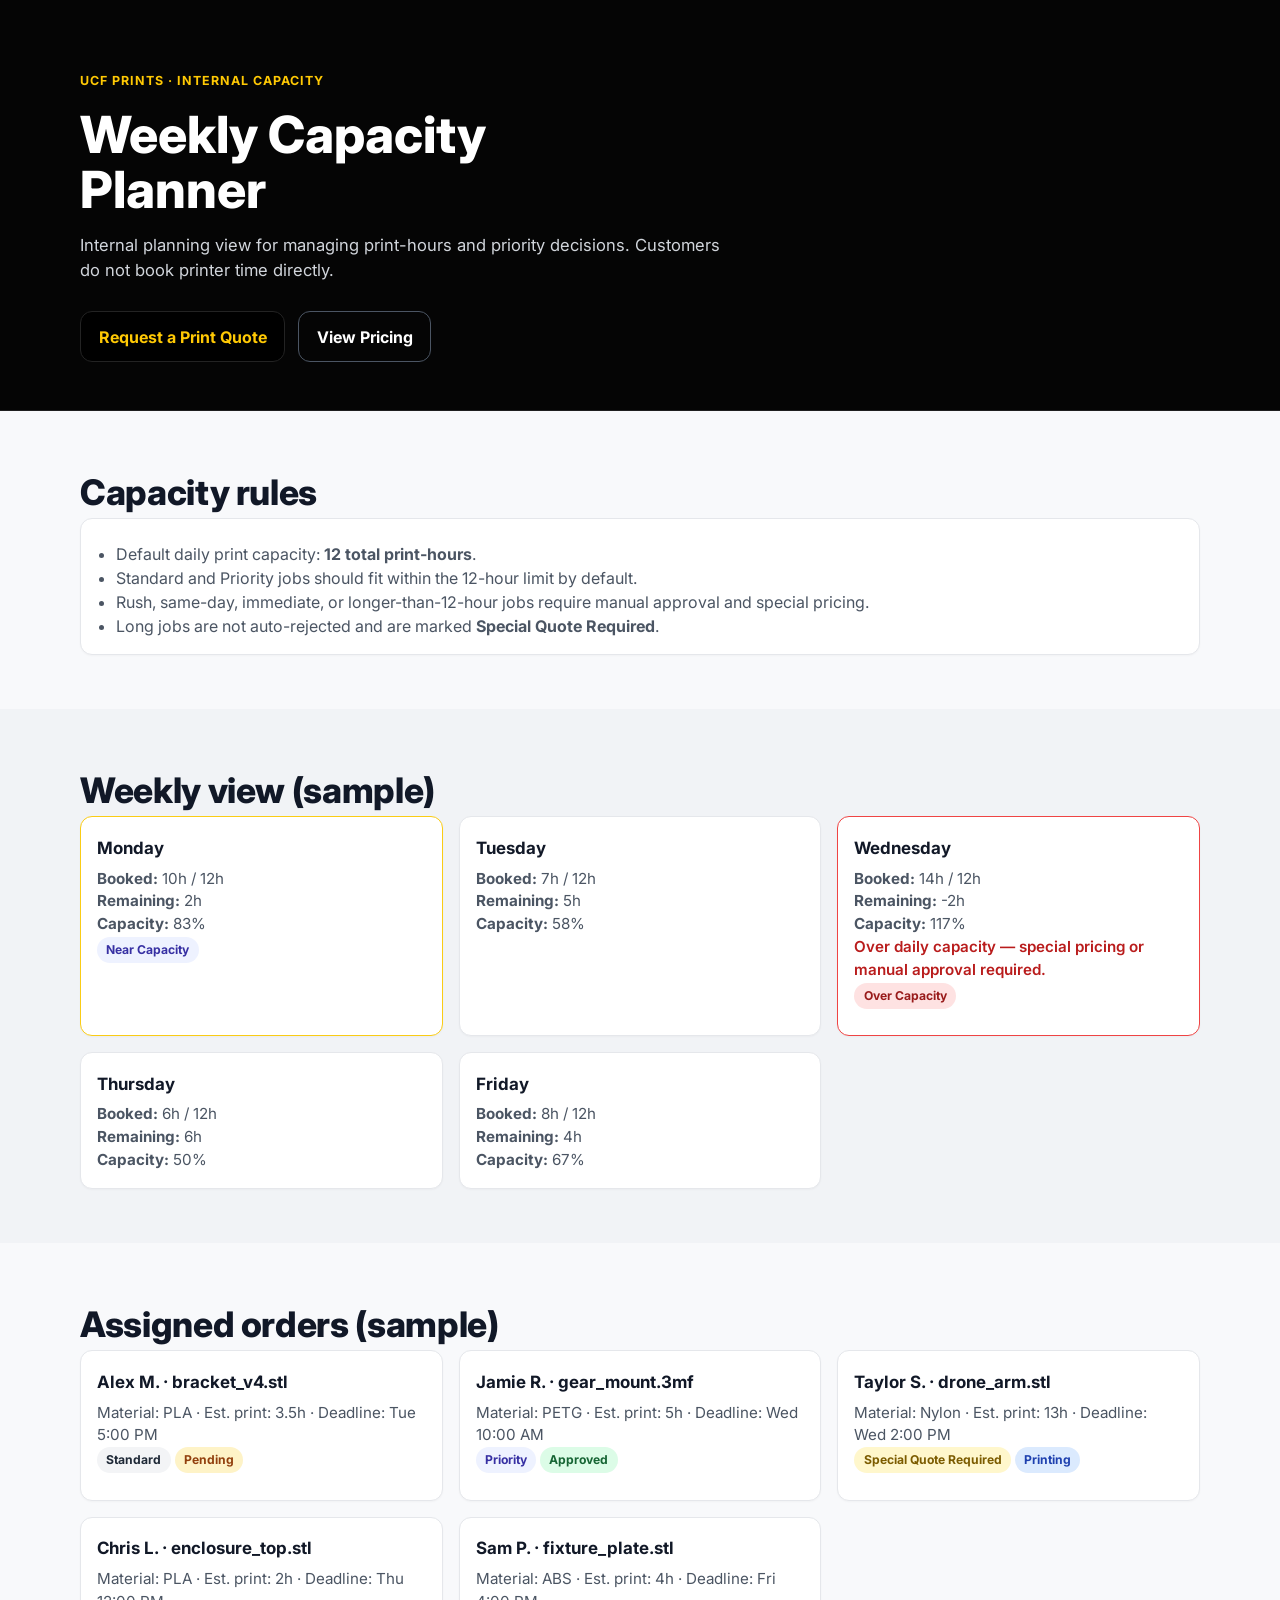
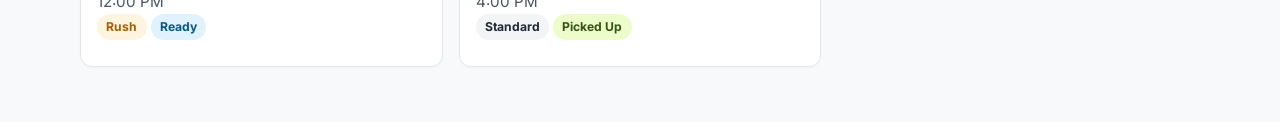
==== capacity.html @ dbbe504b "Add pricing and internal capacity planning pages" ====
<!DOCTYPE html>
<html lang="en">
<head>
  <meta charset="UTF-8" />
  <meta name="viewport" content="width=device-width, initial-scale=1.0" />
  <title>UCF Prints | Capacity Planner</title>
  <link rel="preconnect" href="https://fonts.googleapis.com">
  <link rel="preconnect" href="https://fonts.gstatic.com" crossorigin>
  <link href="https://fonts.googleapis.com/css2?family=Inter:wght@400;500;600;700;800&display=swap" rel="stylesheet">
  <link rel="stylesheet" href="styles.css" />
</head>
<body>
  <header class="hero page-hero">
    <div class="container">
      <p class="eyebrow">UCF PRINTS · INTERNAL CAPACITY</p>
      <h1>Weekly Capacity Planner</h1>
      <p class="hero-intro">Internal planning view for managing print-hours and priority decisions. Customers do not book printer time directly.</p>
      <div class="hero-actions">
        <a class="btn btn-primary" href="index.html#contact">Request a Print Quote</a>
        <a class="btn btn-secondary" href="pricing.html">View Pricing</a>
      </div>
    </div>
  </header>

  <main>
    <section class="section">
      <div class="container">
        <h2>Capacity rules</h2>
        <div class="card">
          <ul>
            <li>Default daily print capacity: <strong>12 total print-hours</strong>.</li>
            <li>Standard and Priority jobs should fit within the 12-hour limit by default.</li>
            <li>Rush, same-day, immediate, or longer-than-12-hour jobs require manual approval and special pricing.</li>
            <li>Long jobs are not auto-rejected and are marked <strong>Special Quote Required</strong>.</li>
          </ul>
        </div>
      </div>
    </section>

    <section class="section section-alt">
      <div class="container">
        <h2>Weekly view (sample)</h2>
        <div class="capacity-grid">
          <article class="card day-card near-capacity"><h3>Monday</h3><p><strong>Booked:</strong> 10h / 12h</p><p><strong>Remaining:</strong> 2h</p><p><strong>Capacity:</strong> 83%</p><span class="badge badge-priority">Near Capacity</span></article>
          <article class="card day-card"><h3>Tuesday</h3><p><strong>Booked:</strong> 7h / 12h</p><p><strong>Remaining:</strong> 5h</p><p><strong>Capacity:</strong> 58%</p></article>
          <article class="card day-card over-capacity"><h3>Wednesday</h3><p><strong>Booked:</strong> 14h / 12h</p><p><strong>Remaining:</strong> -2h</p><p><strong>Capacity:</strong> 117%</p><p class="over-note">Over daily capacity — special pricing or manual approval required.</p><span class="badge badge-over">Over Capacity</span></article>
          <article class="card day-card"><h3>Thursday</h3><p><strong>Booked:</strong> 6h / 12h</p><p><strong>Remaining:</strong> 6h</p><p><strong>Capacity:</strong> 50%</p></article>
          <article class="card day-card"><h3>Friday</h3><p><strong>Booked:</strong> 8h / 12h</p><p><strong>Remaining:</strong> 4h</p><p><strong>Capacity:</strong> 67%</p></article>
        </div>
      </div>
    </section>

    <section class="section">
      <div class="container">
        <h2>Assigned orders (sample)</h2>
        <div class="orders-grid">
          <article class="card"><h3>Alex M. · bracket_v4.stl</h3><p>Material: PLA · Est. print: 3.5h · Deadline: Tue 5:00 PM</p><p><span class="badge badge-standard">Standard</span> <span class="badge badge-pending">Pending</span></p></article>
          <article class="card"><h3>Jamie R. · gear_mount.3mf</h3><p>Material: PETG · Est. print: 5h · Deadline: Wed 10:00 AM</p><p><span class="badge badge-priority">Priority</span> <span class="badge badge-approved">Approved</span></p></article>
          <article class="card"><h3>Taylor S. · drone_arm.stl</h3><p>Material: Nylon · Est. print: 13h · Deadline: Wed 2:00 PM</p><p><span class="badge badge-special">Special Quote Required</span> <span class="badge badge-printing">Printing</span></p></article>
          <article class="card"><h3>Chris L. · enclosure_top.stl</h3><p>Material: PLA · Est. print: 2h · Deadline: Thu 12:00 PM</p><p><span class="badge badge-rush">Rush</span> <span class="badge badge-ready">Ready</span></p></article>
          <article class="card"><h3>Sam P. · fixture_plate.stl</h3><p>Material: ABS · Est. print: 4h · Deadline: Fri 4:00 PM</p><p><span class="badge badge-standard">Standard</span> <span class="badge badge-picked">Picked Up</span></p></article>
        </div>
      </div>
    </section>
  </main>
</body>
</html>
---- styles.css ----
:root {
  --bg: #f8f9fb;
  --surface: #ffffff;
  --text: #111827;
  --muted: #6b7280;
  --line: #e5e7eb;
  --line-strong: #d1d5db;
  --black: #000000;
  --gold: #ffc904;
  --success-bg: #e8f7ef;
  --success-text: #166534;
  --limited-bg: #fff4df;
  --limited-text: #a85e00;
}

* { box-sizing: border-box; }
body {
  margin: 0;
  font-family: "Inter", system-ui, -apple-system, Segoe UI, Roboto, Arial, sans-serif;
  background: var(--bg);
  color: var(--text);
  line-height: 1.5;
}

.container { width: min(1120px, calc(100% - 2.5rem)); margin: 0 auto; }

.hero {
  background: #050505;
  color: #fff;
  padding: 4.5rem 0 3.5rem;
  border-bottom: 1px solid #1f1f1f;
}
.eyebrow { color: var(--gold); font-weight: 700; letter-spacing: 0.08em; font-size: 0.78rem; margin: 0 0 1rem; }
h1 { font-size: clamp(2rem, 5vw, 3.2rem); line-height: 1.08; margin: 0; max-width: 16ch; font-weight: 800; }
.hero-intro { margin: 1rem 0 0; max-width: 65ch; color: #d1d5db; font-size: 1.04rem; }
.hero-actions { margin-top: 1.75rem; display: flex; flex-wrap: wrap; gap: 0.8rem; }

.btn {
  display: inline-flex; align-items: center; justify-content: center;
  padding: 0.78rem 1.1rem; border-radius: 0.75rem; font-weight: 700;
  border: 1px solid transparent; text-decoration: none; transition: 160ms ease;
}
.btn:focus-visible { outline: 3px solid #fff; outline-offset: 2px; }
.btn-primary { background: var(--black); color: var(--gold); border-color: #232323; }
.btn-primary:hover { box-shadow: 0 5px 15px rgba(0,0,0,0.18); transform: translateY(-1px); }
.btn-secondary { background: transparent; color: #fff; border-color: #4b5563; }
.btn-secondary:hover { border-color: #9ca3af; background: #141414; }
.btn-outline-dark { background: transparent; color: #111827; border-color: #9ca3af; }
.btn-outline-dark:hover { border-color: #111827; }

.section { padding: 3.4rem 0; }
.section-alt { background: #f1f3f6; }
h2 { margin: 0; font-size: clamp(1.7rem, 3.2vw, 2.2rem); font-weight: 800; letter-spacing: -0.01em; }
.section-intro { margin: 0.7rem 0 1.35rem; color: var(--muted); max-width: 72ch; }

.card-grid, .pricing-wrap, .steps, .availability-grid {
  display: grid; gap: 1rem;
  grid-template-columns: repeat(3, minmax(0, 1fr));
}

.card {
  background: var(--surface);
  border: 1px solid var(--line);
  border-radius: 0.75rem;
  padding: 1rem;
  box-shadow: 0 1px 2px rgba(0,0,0,0.03);
  transition: transform 170ms ease, border-color 170ms ease, box-shadow 170ms ease;
}
.card:hover { transform: translateY(-3px); border-color: var(--line-strong); box-shadow: 0 8px 18px rgba(0,0,0,0.07); }
.card h3 { margin: 0.15rem 0 0.4rem; font-size: 1.06rem; font-weight: 700; }
.card p { margin: 0; color: #4b5563; font-size: 0.95rem; }

.icon-dot {
  display: inline-block;
  width: 0.88rem;
  height: 0.88rem;
  border-radius: 999px;
  border: 2px solid var(--gold);
}

.availability-card { cursor: pointer; }
.availability-card:hover { border-color: #f1c40f; }
.availability-desc { margin-top: 0.5rem !important; }

.badge {
  display: inline-block;
  font-size: 0.76rem;
  font-weight: 700;
  padding: 0.25rem 0.58rem;
  border-radius: 999px;
  margin-bottom: 0.65rem;
}
.badge-open { background: var(--success-bg); color: var(--success-text); }
.badge-limited { background: var(--limited-bg); color: var(--limited-text); }
.badge-full { background: #ffe3e3; color: #a12323; }
.slot-count { font-size: 1rem; font-weight: 700; color: #1f2937; margin-top: 0.55rem; }

.availability-cta-wrap { padding-top: 1.1rem; }
.availability-cta h3 { font-size: 1.35rem; margin: 0; }
.availability-cta p { margin-top: 0.5rem; max-width: 70ch; }

.pricing-card .price { font-size: 1.16rem; font-weight: 800; color: var(--black); }
.fine-print { margin-top: 1rem; color: var(--muted); }

.step-num { display: inline-grid; place-items: center; width: 1.9rem; height: 1.9rem; border-radius: 999px; border: 2px solid var(--gold); color: #111; font-weight: 800; margin-bottom: 0.45rem; }
.contact-card p { margin: 0.4rem 0; color: #374151; }
.terms-list { margin: 0; padding-left: 1.3rem; }
.terms-list li + li { margin-top: 0.4rem; }
.site-footer { padding: 2rem 0 2.35rem; color: #6b7280; text-align: center; }

@media (max-width: 980px) {
  .card-grid, .pricing-wrap, .steps, .availability-grid { grid-template-columns: repeat(2, minmax(0, 1fr)); }
  .hero { padding-top: 3.8rem; }
}
@media (max-width: 640px) {
  .container { width: min(1120px, calc(100% - 1.4rem)); }
  .section { padding: 2.5rem 0; }
  .card-grid, .pricing-wrap, .steps, .availability-grid { grid-template-columns: 1fr; }
  .hero { padding: 3.2rem 0 2.8rem; }
}

.page-hero { padding-bottom: 3rem; }
.tier-card ul, .logic-card ul, .card ul { margin: 0.4rem 0 0; padding-left: 1.2rem; color: #4b5563; }
.split-list { columns: 2; }
.disclaimer { border-left: 4px solid var(--gold); }

.badge-standard { background: #f3f4f6; color: #1f2937; }
.badge-priority { background: #eef2ff; color: #3730a3; }
.badge-rush { background: #fff4df; color: #a85e00; }
.badge-special { background: #fff7cc; color: #7c5c00; }
.badge-over { background: #fee2e2; color: #991b1b; }
.badge-pending { background: #fef3c7; color: #92400e; }
.badge-approved { background: #dcfce7; color: #166534; }
.badge-printing { background: #dbeafe; color: #1e40af; }
.badge-ready { background: #e0f2fe; color: #075985; }
.badge-picked { background: #ecfccb; color: #365314; }

.capacity-grid, .orders-grid {
  display: grid;
  grid-template-columns: repeat(3, minmax(0, 1fr));
  gap: 1rem;
}
.day-card.near-capacity { border-color: #facc15; }
.day-card.over-capacity { border-color: #ef4444; }
.over-note { color: #b91c1c !important; font-weight: 600; margin: 0.45rem 0; }

@media (max-width: 980px) {
  .capacity-grid, .orders-grid { grid-template-columns: repeat(2, minmax(0, 1fr)); }
}
@media (max-width: 640px) {
  .capacity-grid, .orders-grid { grid-template-columns: 1fr; }
  .split-list { columns: 1; }
}
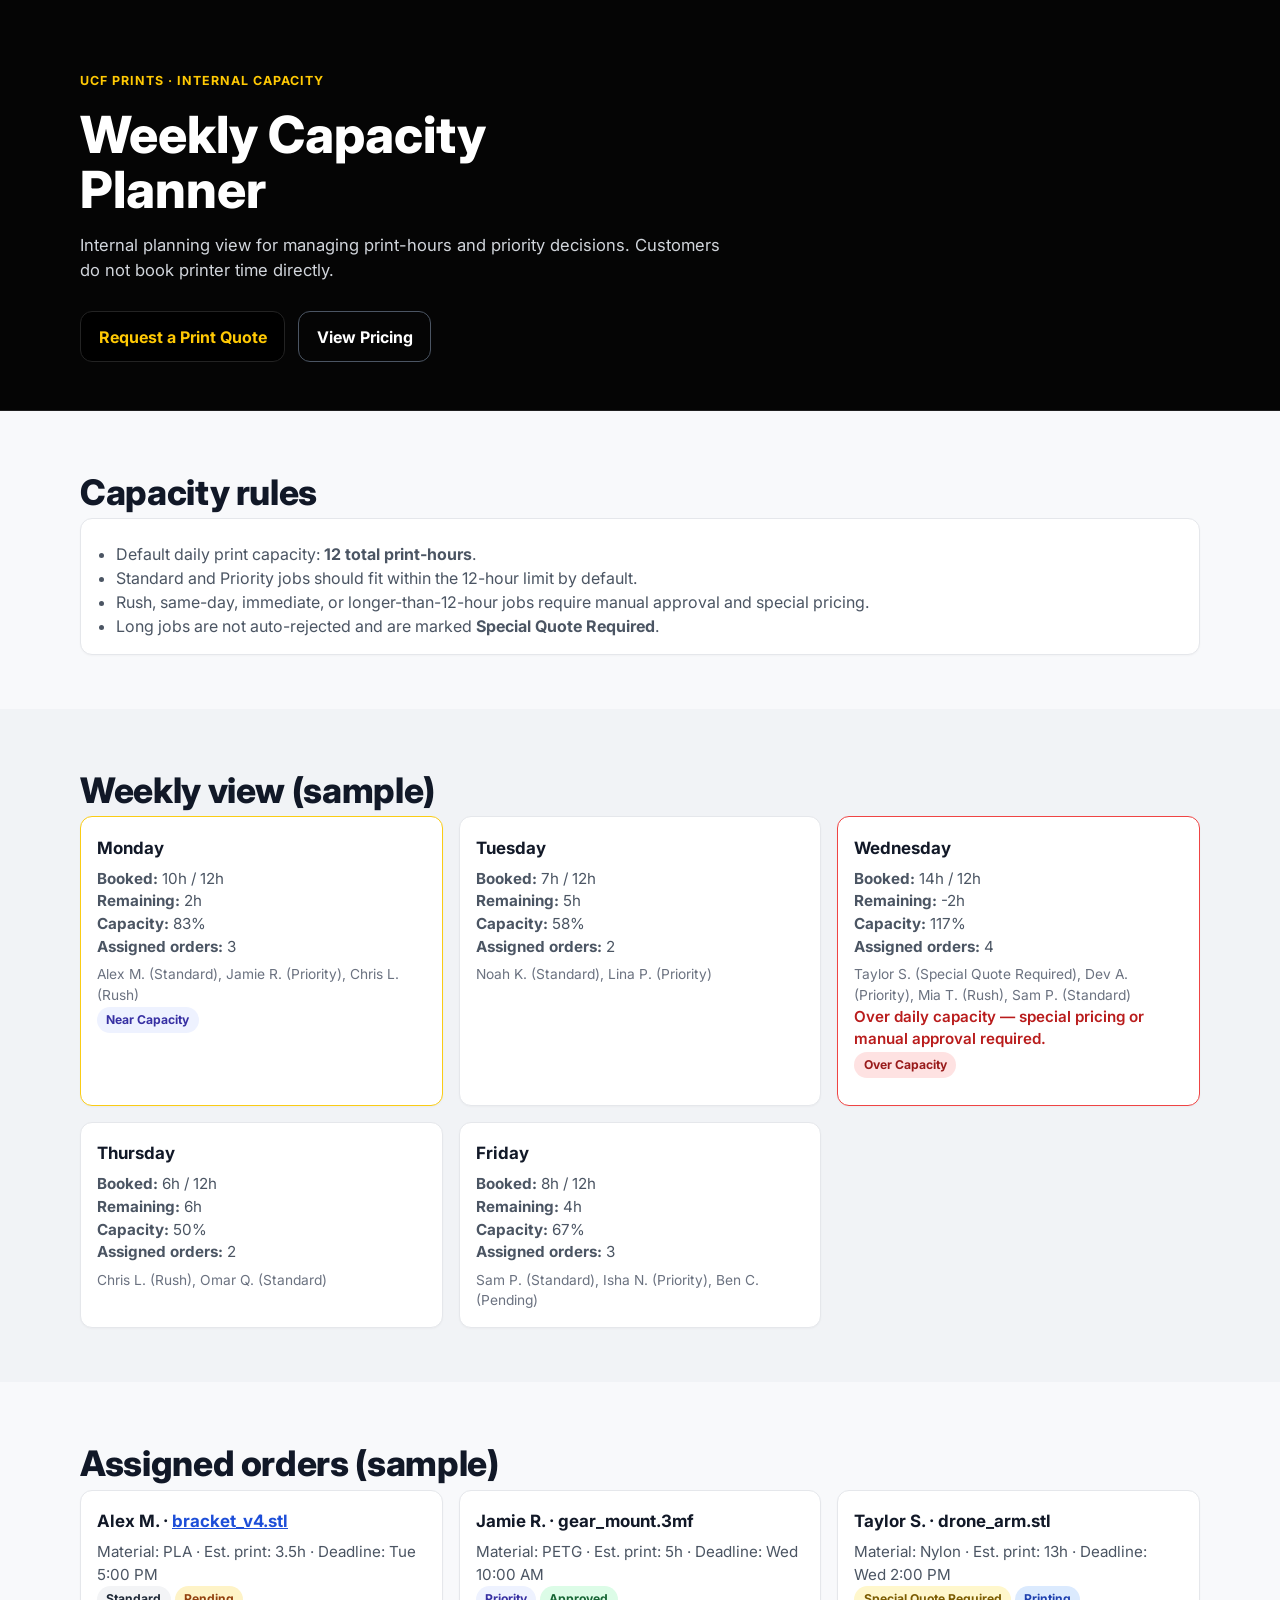
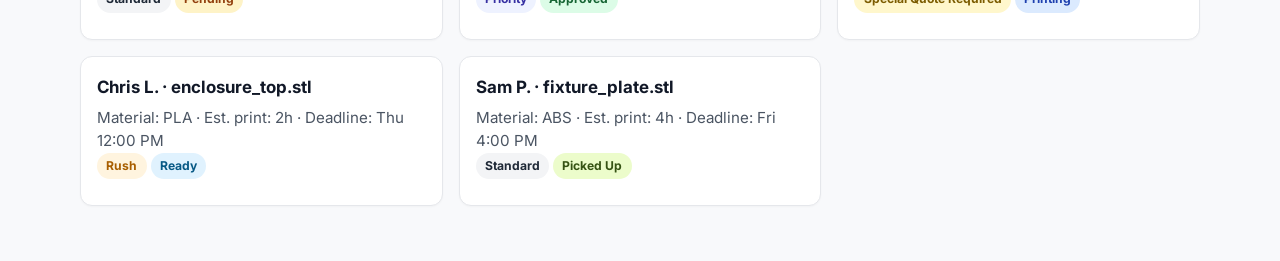
==== commit dfb0f77b: "Enhance capacity page with per-day assigned orders details" ====
--- a/capacity.html
+++ b/capacity.html
@@ -41,11 +41,11 @@
       <div class="container">
         <h2>Weekly view (sample)</h2>
         <div class="capacity-grid">
-          <article class="card day-card near-capacity"><h3>Monday</h3><p><strong>Booked:</strong> 10h / 12h</p><p><strong>Remaining:</strong> 2h</p><p><strong>Capacity:</strong> 83%</p><span class="badge badge-priority">Near Capacity</span></article>
-          <article class="card day-card"><h3>Tuesday</h3><p><strong>Booked:</strong> 7h / 12h</p><p><strong>Remaining:</strong> 5h</p><p><strong>Capacity:</strong> 58%</p></article>
-          <article class="card day-card over-capacity"><h3>Wednesday</h3><p><strong>Booked:</strong> 14h / 12h</p><p><strong>Remaining:</strong> -2h</p><p><strong>Capacity:</strong> 117%</p><p class="over-note">Over daily capacity — special pricing or manual approval required.</p><span class="badge badge-over">Over Capacity</span></article>
-          <article class="card day-card"><h3>Thursday</h3><p><strong>Booked:</strong> 6h / 12h</p><p><strong>Remaining:</strong> 6h</p><p><strong>Capacity:</strong> 50%</p></article>
-          <article class="card day-card"><h3>Friday</h3><p><strong>Booked:</strong> 8h / 12h</p><p><strong>Remaining:</strong> 4h</p><p><strong>Capacity:</strong> 67%</p></article>
+          <article class="card day-card near-capacity"><h3>Monday</h3><p><strong>Booked:</strong> 10h / 12h</p><p><strong>Remaining:</strong> 2h</p><p><strong>Capacity:</strong> 83%</p><p><strong>Assigned orders:</strong> 3</p><p class="mini-list">Alex M. (Standard), Jamie R. (Priority), Chris L. (Rush)</p><span class="badge badge-priority">Near Capacity</span></article>
+          <article class="card day-card"><h3>Tuesday</h3><p><strong>Booked:</strong> 7h / 12h</p><p><strong>Remaining:</strong> 5h</p><p><strong>Capacity:</strong> 58%</p><p><strong>Assigned orders:</strong> 2</p><p class="mini-list">Noah K. (Standard), Lina P. (Priority)</p></article>
+          <article class="card day-card over-capacity"><h3>Wednesday</h3><p><strong>Booked:</strong> 14h / 12h</p><p><strong>Remaining:</strong> -2h</p><p><strong>Capacity:</strong> 117%</p><p><strong>Assigned orders:</strong> 4</p><p class="mini-list">Taylor S. (Special Quote Required), Dev A. (Priority), Mia T. (Rush), Sam P. (Standard)</p><p class="over-note">Over daily capacity — special pricing or manual approval required.</p><span class="badge badge-over">Over Capacity</span></article>
+          <article class="card day-card"><h3>Thursday</h3><p><strong>Booked:</strong> 6h / 12h</p><p><strong>Remaining:</strong> 6h</p><p><strong>Capacity:</strong> 50%</p><p><strong>Assigned orders:</strong> 2</p><p class="mini-list">Chris L. (Rush), Omar Q. (Standard)</p></article>
+          <article class="card day-card"><h3>Friday</h3><p><strong>Booked:</strong> 8h / 12h</p><p><strong>Remaining:</strong> 4h</p><p><strong>Capacity:</strong> 67%</p><p><strong>Assigned orders:</strong> 3</p><p class="mini-list">Sam P. (Standard), Isha N. (Priority), Ben C. (Pending)</p></article>
         </div>
       </div>
     </section>
@@ -54,7 +54,7 @@
       <div class="container">
         <h2>Assigned orders (sample)</h2>
         <div class="orders-grid">
-          <article class="card"><h3>Alex M. · bracket_v4.stl</h3><p>Material: PLA · Est. print: 3.5h · Deadline: Tue 5:00 PM</p><p><span class="badge badge-standard">Standard</span> <span class="badge badge-pending">Pending</span></p></article>
+          <article class="card"><h3>Alex M. · <a href="#" aria-label="Open bracket_v4.stl file">bracket_v4.stl</a></h3><p>Material: PLA · Est. print: 3.5h · Deadline: Tue 5:00 PM</p><p><span class="badge badge-standard">Standard</span> <span class="badge badge-pending">Pending</span></p></article>
           <article class="card"><h3>Jamie R. · gear_mount.3mf</h3><p>Material: PETG · Est. print: 5h · Deadline: Wed 10:00 AM</p><p><span class="badge badge-priority">Priority</span> <span class="badge badge-approved">Approved</span></p></article>
           <article class="card"><h3>Taylor S. · drone_arm.stl</h3><p>Material: Nylon · Est. print: 13h · Deadline: Wed 2:00 PM</p><p><span class="badge badge-special">Special Quote Required</span> <span class="badge badge-printing">Printing</span></p></article>
           <article class="card"><h3>Chris L. · enclosure_top.stl</h3><p>Material: PLA · Est. print: 2h · Deadline: Thu 12:00 PM</p><p><span class="badge badge-rush">Rush</span> <span class="badge badge-ready">Ready</span></p></article>
--- a/styles.css
+++ b/styles.css
@@ -151,3 +151,7 @@
   .capacity-grid, .orders-grid { grid-template-columns: 1fr; }
   .split-list { columns: 1; }
 }
+
+.mini-list { color: #6b7280 !important; font-size: 0.86rem !important; margin-top: 0.35rem !important; }
+.orders-grid a { color: #1d4ed8; text-decoration: underline; }
+.orders-grid a:focus-visible { outline: 2px solid #111827; outline-offset: 2px; border-radius: 2px; }
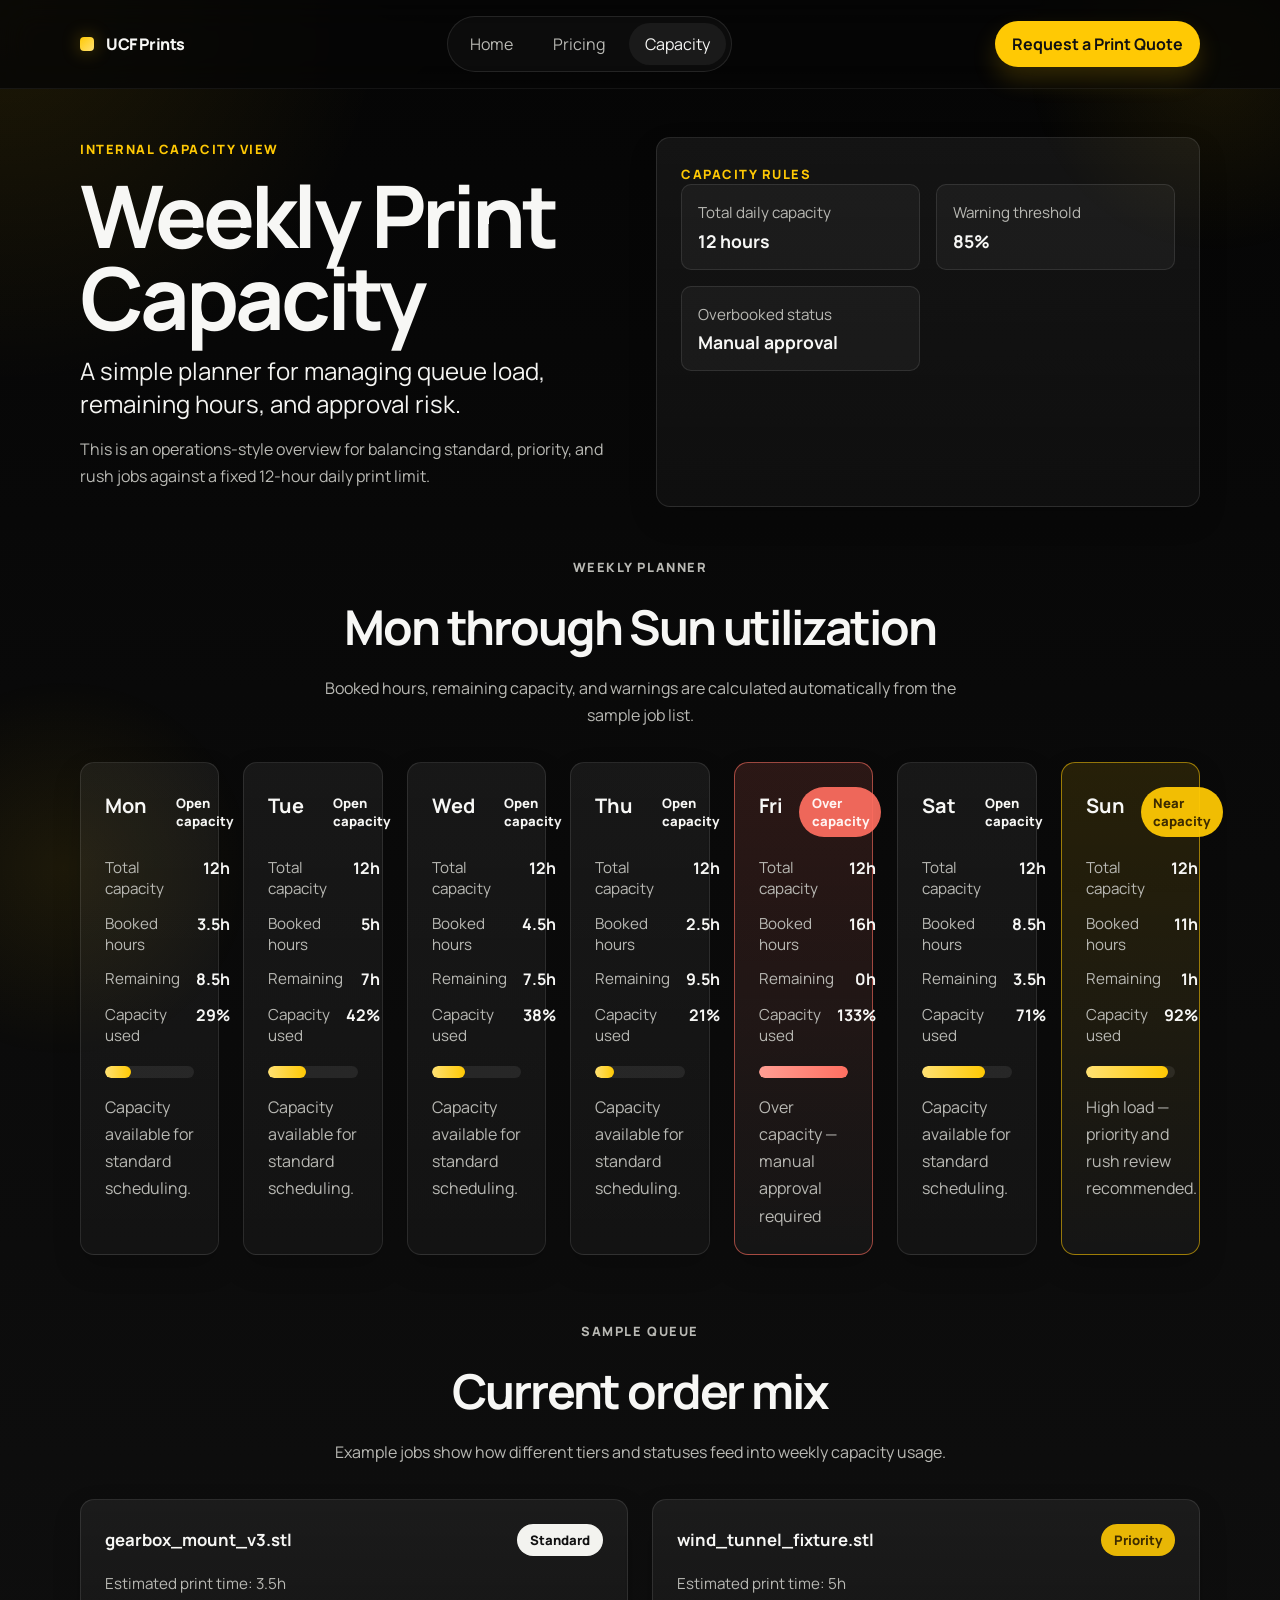
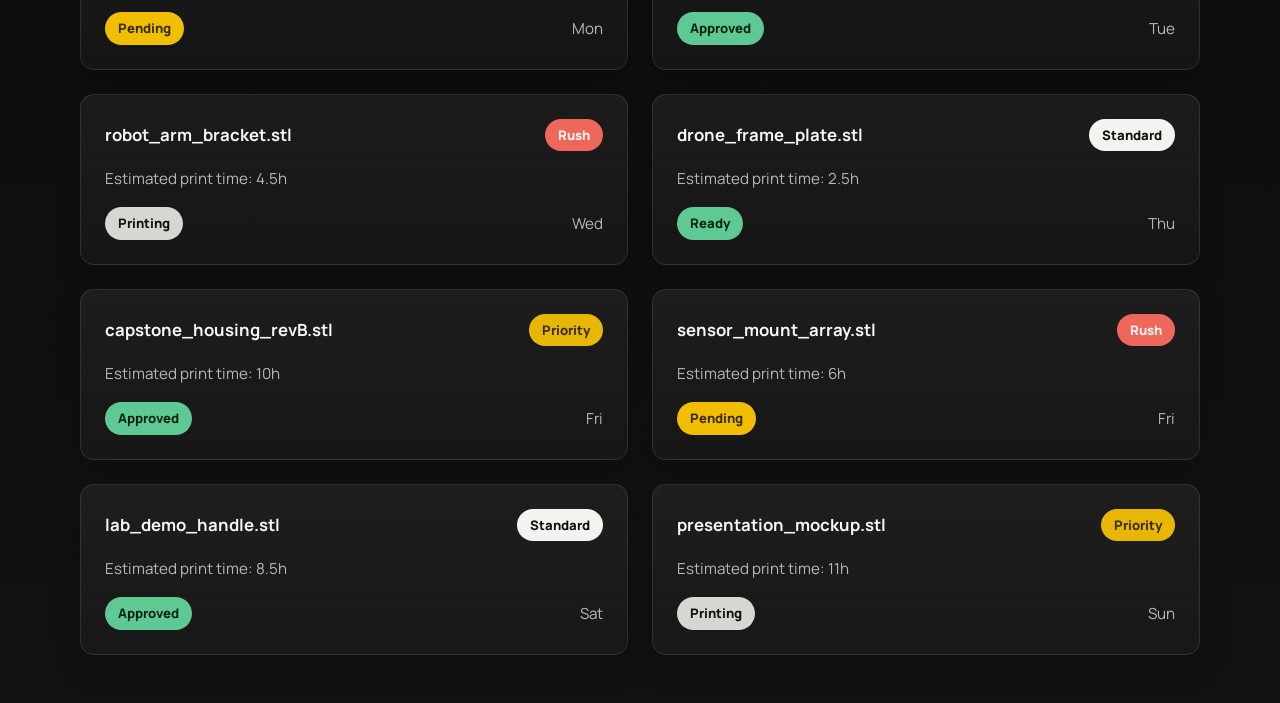
==== commit e76afd91: "Create capacity.html" ====
--- a/capacity.html
+++ b/capacity.html
@@ -1,67 +1,280 @@
 <!DOCTYPE html>
 <html lang="en">
 <head>
-  <meta charset="UTF-8" />
-  <meta name="viewport" content="width=device-width, initial-scale=1.0" />
+  <meta charset="UTF-8">
+  <meta name="viewport" content="width=device-width, initial-scale=1.0">
   <title>UCF Prints | Capacity Planner</title>
+  <meta
+    name="description"
+    content="Internal-style weekly capacity planner for UCF Prints showing booked hours, remaining hours, weekly load, and sample order status."
+  >
   <link rel="preconnect" href="https://fonts.googleapis.com">
   <link rel="preconnect" href="https://fonts.gstatic.com" crossorigin>
-  <link href="https://fonts.googleapis.com/css2?family=Inter:wght@400;500;600;700;800&display=swap" rel="stylesheet">
-  <link rel="stylesheet" href="styles.css" />
+  <link href="https://fonts.googleapis.com/css2?family=Manrope:wght@400;500;600;700;800&display=swap" rel="stylesheet">
+  <link rel="stylesheet" href="styles.css">
 </head>
 <body>
-  <header class="hero page-hero">
-    <div class="container">
-      <p class="eyebrow">UCF PRINTS · INTERNAL CAPACITY</p>
-      <h1>Weekly Capacity Planner</h1>
-      <p class="hero-intro">Internal planning view for managing print-hours and priority decisions. Customers do not book printer time directly.</p>
-      <div class="hero-actions">
-        <a class="btn btn-primary" href="index.html#contact">Request a Print Quote</a>
-        <a class="btn btn-secondary" href="pricing.html">View Pricing</a>
+  <div class="site-shell">
+    <header class="topbar">
+      <div class="container nav-wrap">
+        <a class="brand" href="index.html">
+          <span class="brand-mark"></span>
+          <span>UCF Prints</span>
+        </a>
+        <nav class="nav">
+          <a class="nav-link" href="index.html">Home</a>
+          <a class="nav-link" href="pricing.html">Pricing</a>
+          <a class="nav-link active" href="capacity.html">Capacity</a>
+        </nav>
+        <a class="button button-primary button-small" href="mailto:ucfprints@example.com?subject=Request%20a%20Print%20Quote">Request a Print Quote</a>
       </div>
-    </div>
-  </header>
-
-  <main>
-    <section class="section">
-      <div class="container">
-        <h2>Capacity rules</h2>
-        <div class="card">
-          <ul>
-            <li>Default daily print capacity: <strong>12 total print-hours</strong>.</li>
-            <li>Standard and Priority jobs should fit within the 12-hour limit by default.</li>
-            <li>Rush, same-day, immediate, or longer-than-12-hour jobs require manual approval and special pricing.</li>
-            <li>Long jobs are not auto-rejected and are marked <strong>Special Quote Required</strong>.</li>
-          </ul>
+    </header>
+
+    <main>
+      <section class="hero-section hero-compact">
+        <div class="container hero-grid">
+          <div class="hero-copy">
+            <p class="eyebrow">Internal capacity view</p>
+            <h1>Weekly Print Capacity</h1>
+            <p class="hero-subtitle">A simple planner for managing queue load, remaining hours, and approval risk.</p>
+            <p class="hero-description">
+              This is an operations-style overview for balancing standard, priority, and rush jobs against a fixed 12-hour daily print limit.
+            </p>
+          </div>
+          <div class="card summary-card">
+            <span class="note-label">Capacity rules</span>
+            <div class="summary-metrics">
+              <div>
+                <span>Total daily capacity</span>
+                <strong>12 hours</strong>
+              </div>
+              <div>
+                <span>Warning threshold</span>
+                <strong>85%</strong>
+              </div>
+              <div>
+                <span>Overbooked status</span>
+                <strong>Manual approval</strong>
+              </div>
+            </div>
+          </div>
         </div>
-      </div>
-    </section>
-
-    <section class="section section-alt">
-      <div class="container">
-        <h2>Weekly view (sample)</h2>
-        <div class="capacity-grid">
-          <article class="card day-card near-capacity"><h3>Monday</h3><p><strong>Booked:</strong> 10h / 12h</p><p><strong>Remaining:</strong> 2h</p><p><strong>Capacity:</strong> 83%</p><p><strong>Assigned orders:</strong> 3</p><p class="mini-list">Alex M. (Standard), Jamie R. (Priority), Chris L. (Rush)</p><span class="badge badge-priority">Near Capacity</span></article>
-          <article class="card day-card"><h3>Tuesday</h3><p><strong>Booked:</strong> 7h / 12h</p><p><strong>Remaining:</strong> 5h</p><p><strong>Capacity:</strong> 58%</p><p><strong>Assigned orders:</strong> 2</p><p class="mini-list">Noah K. (Standard), Lina P. (Priority)</p></article>
-          <article class="card day-card over-capacity"><h3>Wednesday</h3><p><strong>Booked:</strong> 14h / 12h</p><p><strong>Remaining:</strong> -2h</p><p><strong>Capacity:</strong> 117%</p><p><strong>Assigned orders:</strong> 4</p><p class="mini-list">Taylor S. (Special Quote Required), Dev A. (Priority), Mia T. (Rush), Sam P. (Standard)</p><p class="over-note">Over daily capacity — special pricing or manual approval required.</p><span class="badge badge-over">Over Capacity</span></article>
-          <article class="card day-card"><h3>Thursday</h3><p><strong>Booked:</strong> 6h / 12h</p><p><strong>Remaining:</strong> 6h</p><p><strong>Capacity:</strong> 50%</p><p><strong>Assigned orders:</strong> 2</p><p class="mini-list">Chris L. (Rush), Omar Q. (Standard)</p></article>
-          <article class="card day-card"><h3>Friday</h3><p><strong>Booked:</strong> 8h / 12h</p><p><strong>Remaining:</strong> 4h</p><p><strong>Capacity:</strong> 67%</p><p><strong>Assigned orders:</strong> 3</p><p class="mini-list">Sam P. (Standard), Isha N. (Priority), Ben C. (Pending)</p></article>
+      </section>
+
+      <section class="section">
+        <div class="container">
+          <div class="section-heading">
+            <p class="eyebrow">Weekly planner</p>
+            <h2>Mon through Sun utilization</h2>
+            <p>Booked hours, remaining capacity, and warnings are calculated automatically from the sample job list.</p>
+          </div>
+
+          <div class="weekly-grid" id="capacity-grid">
+            <article class="card capacity-card" data-day="Mon">
+              <div class="capacity-head">
+                <h3>Mon</h3>
+                <span class="day-state">Loading</span>
+              </div>
+              <div class="capacity-stats">
+                <div><span>Total capacity</span><strong>12h</strong></div>
+                <div><span>Booked hours</span><strong data-booked>0h</strong></div>
+                <div><span>Remaining</span><strong data-remaining>12h</strong></div>
+                <div><span>Capacity used</span><strong data-percent>0%</strong></div>
+              </div>
+              <div class="progress-track"><span class="progress-fill"></span></div>
+              <p class="capacity-message" data-message>Capacity available for standard scheduling.</p>
+            </article>
+            <article class="card capacity-card" data-day="Tue">
+              <div class="capacity-head">
+                <h3>Tue</h3>
+                <span class="day-state">Loading</span>
+              </div>
+              <div class="capacity-stats">
+                <div><span>Total capacity</span><strong>12h</strong></div>
+                <div><span>Booked hours</span><strong data-booked>0h</strong></div>
+                <div><span>Remaining</span><strong data-remaining>12h</strong></div>
+                <div><span>Capacity used</span><strong data-percent>0%</strong></div>
+              </div>
+              <div class="progress-track"><span class="progress-fill"></span></div>
+              <p class="capacity-message" data-message>Capacity available for standard scheduling.</p>
+            </article>
+            <article class="card capacity-card" data-day="Wed">
+              <div class="capacity-head">
+                <h3>Wed</h3>
+                <span class="day-state">Loading</span>
+              </div>
+              <div class="capacity-stats">
+                <div><span>Total capacity</span><strong>12h</strong></div>
+                <div><span>Booked hours</span><strong data-booked>0h</strong></div>
+                <div><span>Remaining</span><strong data-remaining>12h</strong></div>
+                <div><span>Capacity used</span><strong data-percent>0%</strong></div>
+              </div>
+              <div class="progress-track"><span class="progress-fill"></span></div>
+              <p class="capacity-message" data-message>Capacity available for standard scheduling.</p>
+            </article>
+            <article class="card capacity-card" data-day="Thu">
+              <div class="capacity-head">
+                <h3>Thu</h3>
+                <span class="day-state">Loading</span>
+              </div>
+              <div class="capacity-stats">
+                <div><span>Total capacity</span><strong>12h</strong></div>
+                <div><span>Booked hours</span><strong data-booked>0h</strong></div>
+                <div><span>Remaining</span><strong data-remaining>12h</strong></div>
+                <div><span>Capacity used</span><strong data-percent>0%</strong></div>
+              </div>
+              <div class="progress-track"><span class="progress-fill"></span></div>
+              <p class="capacity-message" data-message>Capacity available for standard scheduling.</p>
+            </article>
+            <article class="card capacity-card" data-day="Fri">
+              <div class="capacity-head">
+                <h3>Fri</h3>
+                <span class="day-state">Loading</span>
+              </div>
+              <div class="capacity-stats">
+                <div><span>Total capacity</span><strong>12h</strong></div>
+                <div><span>Booked hours</span><strong data-booked>0h</strong></div>
+                <div><span>Remaining</span><strong data-remaining>12h</strong></div>
+                <div><span>Capacity used</span><strong data-percent>0%</strong></div>
+              </div>
+              <div class="progress-track"><span class="progress-fill"></span></div>
+              <p class="capacity-message" data-message>Capacity available for standard scheduling.</p>
+            </article>
+            <article class="card capacity-card" data-day="Sat">
+              <div class="capacity-head">
+                <h3>Sat</h3>
+                <span class="day-state">Loading</span>
+              </div>
+              <div class="capacity-stats">
+                <div><span>Total capacity</span><strong>12h</strong></div>
+                <div><span>Booked hours</span><strong data-booked>0h</strong></div>
+                <div><span>Remaining</span><strong data-remaining>12h</strong></div>
+                <div><span>Capacity used</span><strong data-percent>0%</strong></div>
+              </div>
+              <div class="progress-track"><span class="progress-fill"></span></div>
+              <p class="capacity-message" data-message>Capacity available for standard scheduling.</p>
+            </article>
+            <article class="card capacity-card" data-day="Sun">
+              <div class="capacity-head">
+                <h3>Sun</h3>
+                <span class="day-state">Loading</span>
+              </div>
+              <div class="capacity-stats">
+                <div><span>Total capacity</span><strong>12h</strong></div>
+                <div><span>Booked hours</span><strong data-booked>0h</strong></div>
+                <div><span>Remaining</span><strong data-remaining>12h</strong></div>
+                <div><span>Capacity used</span><strong data-percent>0%</strong></div>
+              </div>
+              <div class="progress-track"><span class="progress-fill"></span></div>
+              <p class="capacity-message" data-message>Capacity available for standard scheduling.</p>
+            </article>
+          </div>
         </div>
-      </div>
-    </section>
-
-    <section class="section">
-      <div class="container">
-        <h2>Assigned orders (sample)</h2>
-        <div class="orders-grid">
-          <article class="card"><h3>Alex M. · <a href="#" aria-label="Open bracket_v4.stl file">bracket_v4.stl</a></h3><p>Material: PLA · Est. print: 3.5h · Deadline: Tue 5:00 PM</p><p><span class="badge badge-standard">Standard</span> <span class="badge badge-pending">Pending</span></p></article>
-          <article class="card"><h3>Jamie R. · gear_mount.3mf</h3><p>Material: PETG · Est. print: 5h · Deadline: Wed 10:00 AM</p><p><span class="badge badge-priority">Priority</span> <span class="badge badge-approved">Approved</span></p></article>
-          <article class="card"><h3>Taylor S. · drone_arm.stl</h3><p>Material: Nylon · Est. print: 13h · Deadline: Wed 2:00 PM</p><p><span class="badge badge-special">Special Quote Required</span> <span class="badge badge-printing">Printing</span></p></article>
-          <article class="card"><h3>Chris L. · enclosure_top.stl</h3><p>Material: PLA · Est. print: 2h · Deadline: Thu 12:00 PM</p><p><span class="badge badge-rush">Rush</span> <span class="badge badge-ready">Ready</span></p></article>
-          <article class="card"><h3>Sam P. · fixture_plate.stl</h3><p>Material: ABS · Est. print: 4h · Deadline: Fri 4:00 PM</p><p><span class="badge badge-standard">Standard</span> <span class="badge badge-picked">Picked Up</span></p></article>
+      </section>
+
+      <section class="section section-alt">
+        <div class="container">
+          <div class="section-heading">
+            <p class="eyebrow">Sample queue</p>
+            <h2>Current order mix</h2>
+            <p>Example jobs show how different tiers and statuses feed into weekly capacity usage.</p>
+          </div>
+
+          <div class="orders-grid" id="orders-grid">
+            <article class="card order-card">
+              <div class="order-top">
+                <h3>gearbox_mount_v3.stl</h3>
+                <span class="chip chip-standard">Standard</span>
+              </div>
+              <p class="order-meta">Estimated print time: 3.5h</p>
+              <div class="order-footer">
+                <span class="chip chip-pending">Pending</span>
+                <span class="order-day">Mon</span>
+              </div>
+            </article>
+            <article class="card order-card">
+              <div class="order-top">
+                <h3>wind_tunnel_fixture.stl</h3>
+                <span class="chip chip-priority">Priority</span>
+              </div>
+              <p class="order-meta">Estimated print time: 5h</p>
+              <div class="order-footer">
+                <span class="chip chip-approved">Approved</span>
+                <span class="order-day">Tue</span>
+              </div>
+            </article>
+            <article class="card order-card">
+              <div class="order-top">
+                <h3>robot_arm_bracket.stl</h3>
+                <span class="chip chip-rush">Rush</span>
+              </div>
+              <p class="order-meta">Estimated print time: 4.5h</p>
+              <div class="order-footer">
+                <span class="chip chip-printing">Printing</span>
+                <span class="order-day">Wed</span>
+              </div>
+            </article>
+            <article class="card order-card">
+              <div class="order-top">
+                <h3>drone_frame_plate.stl</h3>
+                <span class="chip chip-standard">Standard</span>
+              </div>
+              <p class="order-meta">Estimated print time: 2.5h</p>
+              <div class="order-footer">
+                <span class="chip chip-ready">Ready</span>
+                <span class="order-day">Thu</span>
+              </div>
+            </article>
+            <article class="card order-card">
+              <div class="order-top">
+                <h3>capstone_housing_revB.stl</h3>
+                <span class="chip chip-priority">Priority</span>
+              </div>
+              <p class="order-meta">Estimated print time: 10h</p>
+              <div class="order-footer">
+                <span class="chip chip-approved">Approved</span>
+                <span class="order-day">Fri</span>
+              </div>
+            </article>
+            <article class="card order-card">
+              <div class="order-top">
+                <h3>sensor_mount_array.stl</h3>
+                <span class="chip chip-rush">Rush</span>
+              </div>
+              <p class="order-meta">Estimated print time: 6h</p>
+              <div class="order-footer">
+                <span class="chip chip-pending">Pending</span>
+                <span class="order-day">Fri</span>
+              </div>
+            </article>
+            <article class="card order-card">
+              <div class="order-top">
+                <h3>lab_demo_handle.stl</h3>
+                <span class="chip chip-standard">Standard</span>
+              </div>
+              <p class="order-meta">Estimated print time: 8.5h</p>
+              <div class="order-footer">
+                <span class="chip chip-approved">Approved</span>
+                <span class="order-day">Sat</span>
+              </div>
+            </article>
+            <article class="card order-card">
+              <div class="order-top">
+                <h3>presentation_mockup.stl</h3>
+                <span class="chip chip-priority">Priority</span>
+              </div>
+              <p class="order-meta">Estimated print time: 11h</p>
+              <div class="order-footer">
+                <span class="chip chip-printing">Printing</span>
+                <span class="order-day">Sun</span>
+              </div>
+            </article>
+          </div>
         </div>
-      </div>
-    </section>
-  </main>
+      </section>
+    </main>
+  </div>
+
+  <script src="script.js"></script>
 </body>
 </html>
--- a/styles.css
+++ b/styles.css
@@ -1,157 +1,630 @@
 :root {
-  --bg: #f8f9fb;
-  --surface: #ffffff;
-  --text: #111827;
-  --muted: #6b7280;
-  --line: #e5e7eb;
-  --line-strong: #d1d5db;
-  --black: #000000;
+  --bg: #0a0a0a;
+  --bg-soft: #111111;
+  --panel: rgba(255, 255, 255, 0.06);
+  --panel-strong: #ffffff;
+  --line: rgba(255, 255, 255, 0.1);
+  --line-strong: rgba(255, 201, 4, 0.35);
+  --text: #f7f7f5;
+  --text-muted: #b9b9b4;
+  --text-dark: #111111;
   --gold: #ffc904;
-  --success-bg: #e8f7ef;
-  --success-text: #166534;
-  --limited-bg: #fff4df;
-  --limited-text: #a85e00;
-}
-
-* { box-sizing: border-box; }
+  --gold-deep: #d8a700;
+  --gray-100: #f4f4f2;
+  --gray-200: #e5e5e0;
+  --gray-500: #7f7f78;
+  --success: #63d299;
+  --warning: #ffc904;
+  --danger: #ff6f61;
+  --radius-sm: 10px;
+  --radius-md: 14px;
+  --radius-lg: 24px;
+  --shadow-soft: 0 12px 28px rgba(0, 0, 0, 0.18);
+  --shadow-hover: 0 18px 42px rgba(0, 0, 0, 0.26);
+  --container: min(1120px, calc(100% - 2rem));
+  --space-1: 0.5rem;
+  --space-2: 0.75rem;
+  --space-3: 1rem;
+  --space-4: 1.5rem;
+  --space-5: 2rem;
+  --space-6: 3rem;
+  --space-7: 4.5rem;
+}
+
+*,
+*::before,
+*::after {
+  box-sizing: border-box;
+}
+
+html {
+  scroll-behavior: smooth;
+}
+
 body {
   margin: 0;
-  font-family: "Inter", system-ui, -apple-system, Segoe UI, Roboto, Arial, sans-serif;
-  background: var(--bg);
+  font-family: "Manrope", "Segoe UI", sans-serif;
   color: var(--text);
-  line-height: 1.5;
-}
-
-.container { width: min(1120px, calc(100% - 2.5rem)); margin: 0 auto; }
-
-.hero {
-  background: #050505;
-  color: #fff;
-  padding: 4.5rem 0 3.5rem;
-  border-bottom: 1px solid #1f1f1f;
-}
-.eyebrow { color: var(--gold); font-weight: 700; letter-spacing: 0.08em; font-size: 0.78rem; margin: 0 0 1rem; }
-h1 { font-size: clamp(2rem, 5vw, 3.2rem); line-height: 1.08; margin: 0; max-width: 16ch; font-weight: 800; }
-.hero-intro { margin: 1rem 0 0; max-width: 65ch; color: #d1d5db; font-size: 1.04rem; }
-.hero-actions { margin-top: 1.75rem; display: flex; flex-wrap: wrap; gap: 0.8rem; }
-
-.btn {
-  display: inline-flex; align-items: center; justify-content: center;
-  padding: 0.78rem 1.1rem; border-radius: 0.75rem; font-weight: 700;
-  border: 1px solid transparent; text-decoration: none; transition: 160ms ease;
-}
-.btn:focus-visible { outline: 3px solid #fff; outline-offset: 2px; }
-.btn-primary { background: var(--black); color: var(--gold); border-color: #232323; }
-.btn-primary:hover { box-shadow: 0 5px 15px rgba(0,0,0,0.18); transform: translateY(-1px); }
-.btn-secondary { background: transparent; color: #fff; border-color: #4b5563; }
-.btn-secondary:hover { border-color: #9ca3af; background: #141414; }
-.btn-outline-dark { background: transparent; color: #111827; border-color: #9ca3af; }
-.btn-outline-dark:hover { border-color: #111827; }
-
-.section { padding: 3.4rem 0; }
-.section-alt { background: #f1f3f6; }
-h2 { margin: 0; font-size: clamp(1.7rem, 3.2vw, 2.2rem); font-weight: 800; letter-spacing: -0.01em; }
-.section-intro { margin: 0.7rem 0 1.35rem; color: var(--muted); max-width: 72ch; }
-
-.card-grid, .pricing-wrap, .steps, .availability-grid {
-  display: grid; gap: 1rem;
+  background:
+    radial-gradient(circle at top left, rgba(255, 201, 4, 0.1), transparent 24rem),
+    linear-gradient(180deg, #050505 0%, #0b0b0b 45%, #111111 100%);
+  min-height: 100vh;
+}
+
+a {
+  color: inherit;
+  text-decoration: none;
+}
+
+img {
+  max-width: 100%;
+  display: block;
+}
+
+.site-shell {
+  position: relative;
+  overflow: hidden;
+}
+
+.site-shell::before,
+.site-shell::after {
+  content: "";
+  position: fixed;
+  inset: auto;
+  width: 24rem;
+  height: 24rem;
+  border-radius: 50%;
+  background: radial-gradient(circle, rgba(255, 201, 4, 0.08), transparent 70%);
+  pointer-events: none;
+  z-index: -1;
+}
+
+.site-shell::before {
+  top: -8rem;
+  right: -8rem;
+}
+
+.site-shell::after {
+  bottom: -10rem;
+  left: -8rem;
+}
+
+.container {
+  width: var(--container);
+  margin: 0 auto;
+}
+
+.topbar {
+  position: sticky;
+  top: 0;
+  z-index: 20;
+  backdrop-filter: blur(18px);
+  background: rgba(6, 6, 6, 0.78);
+  border-bottom: 1px solid rgba(255, 255, 255, 0.06);
+}
+
+.nav-wrap {
+  display: flex;
+  align-items: center;
+  justify-content: space-between;
+  gap: var(--space-3);
+  padding: 1rem 0;
+}
+
+.brand {
+  display: inline-flex;
+  align-items: center;
+  gap: 0.75rem;
+  font-weight: 800;
+  letter-spacing: -0.03em;
+}
+
+.brand-mark {
+  width: 0.9rem;
+  height: 0.9rem;
+  border-radius: 0.25rem;
+  background: linear-gradient(135deg, var(--gold) 0%, #ffe173 100%);
+  box-shadow: 0 0 18px rgba(255, 201, 4, 0.35);
+}
+
+.nav {
+  display: inline-flex;
+  align-items: center;
+  gap: 0.5rem;
+  padding: 0.35rem;
+  border: 1px solid var(--line);
+  border-radius: 999px;
+  background: rgba(255, 255, 255, 0.03);
+}
+
+.nav-link {
+  padding: 0.65rem 1rem;
+  border-radius: 999px;
+  color: var(--text-muted);
+  transition: color 160ms ease, background 160ms ease;
+}
+
+.nav-link:hover,
+.nav-link.active {
+  color: var(--text);
+  background: rgba(255, 255, 255, 0.06);
+}
+
+.button {
+  display: inline-flex;
+  align-items: center;
+  justify-content: center;
+  min-height: 3rem;
+  padding: 0.9rem 1.35rem;
+  border-radius: 999px;
+  border: 1px solid transparent;
+  font-weight: 700;
+  transition: transform 180ms ease, box-shadow 180ms ease, border-color 180ms ease, background 180ms ease;
+}
+
+.button:hover {
+  transform: translateY(-2px);
+}
+
+.button-primary {
+  background: var(--gold);
+  color: var(--text-dark);
+  box-shadow: 0 12px 24px rgba(255, 201, 4, 0.18);
+}
+
+.button-primary:hover {
+  box-shadow: 0 16px 28px rgba(255, 201, 4, 0.28);
+}
+
+.button-secondary {
+  border-color: var(--line);
+  background: rgba(255, 255, 255, 0.04);
+  color: var(--text);
+}
+
+.button-small {
+  min-height: 2.65rem;
+  padding: 0.7rem 1rem;
+}
+
+.hero-section {
+  padding: var(--space-7) 0 var(--space-6);
+}
+
+.hero-compact {
+  padding-top: var(--space-6);
+}
+
+.hero-grid,
+.split-layout {
+  display: grid;
+  grid-template-columns: repeat(2, minmax(0, 1fr));
+  gap: var(--space-5);
+  align-items: stretch;
+}
+
+.hero-copy h1,
+.section-heading h2 {
+  margin: 0;
+  letter-spacing: -0.045em;
+}
+
+.hero-copy h1 {
+  font-size: clamp(2.8rem, 8vw, 5.4rem);
+  line-height: 0.95;
+  max-width: 12ch;
+}
+
+.hero-subtitle {
+  margin: 1rem 0 0;
+  font-size: clamp(1.2rem, 2vw, 1.5rem);
+  color: var(--gray-100);
+  max-width: 34rem;
+}
+
+.hero-description,
+.section-heading p,
+.card p,
+.policy-list {
+  color: var(--text-muted);
+  line-height: 1.7;
+}
+
+.hero-description {
+  max-width: 38rem;
+  margin-top: 1rem;
+}
+
+.hero-actions {
+  display: flex;
+  flex-wrap: wrap;
+  gap: 0.85rem;
+  margin-top: var(--space-5);
+}
+
+.eyebrow,
+.note-label,
+.tier-label,
+.process-number,
+.metric-label {
+  display: inline-flex;
+  align-items: center;
+  gap: 0.4rem;
+  font-size: 0.8rem;
+  font-weight: 800;
+  text-transform: uppercase;
+  letter-spacing: 0.12em;
+  color: var(--gold);
+}
+
+.eyebrow {
+  margin: 0 0 1rem;
+}
+
+.section {
+  padding: 0 0 var(--space-6);
+}
+
+.section-alt {
+  padding-top: var(--space-3);
+}
+
+.section-heading {
+  text-align: center;
+  max-width: 42rem;
+  margin: 0 auto var(--space-5);
+}
+
+.align-left {
+  text-align: left;
+  margin-left: 0;
+}
+
+.section-heading h2 {
+  font-size: clamp(2rem, 5vw, 3rem);
+  margin-bottom: 1rem;
+}
+
+.card-grid {
+  display: grid;
+  gap: var(--space-4);
+}
+
+.three-up {
   grid-template-columns: repeat(3, minmax(0, 1fr));
 }
 
+.four-up {
+  grid-template-columns: repeat(4, minmax(0, 1fr));
+}
+
+.two-up {
+  grid-template-columns: repeat(2, minmax(0, 1fr));
+}
+
 .card {
-  background: var(--surface);
+  position: relative;
+  padding: var(--space-4);
   border: 1px solid var(--line);
-  border-radius: 0.75rem;
+  border-radius: var(--radius-md);
+  background: linear-gradient(180deg, rgba(255, 255, 255, 0.06), rgba(255, 255, 255, 0.03));
+  box-shadow: var(--shadow-soft);
+}
+
+.feature-card,
+.status-card,
+.pricing-card,
+.detail-card,
+.process-card,
+.capacity-card,
+.order-card,
+.metric-panel,
+.note-card,
+.summary-card,
+.policy-card {
+  transition: transform 180ms ease, box-shadow 180ms ease, border-color 180ms ease;
+}
+
+.feature-card:hover,
+.status-card:hover,
+.pricing-card:hover,
+.detail-card:hover,
+.process-card:hover,
+.capacity-card:hover,
+.order-card:hover,
+.metric-panel:hover,
+.note-card:hover,
+.summary-card:hover,
+.policy-card:hover {
+  transform: translateY(-4px);
+  box-shadow: var(--shadow-hover);
+  border-color: rgba(255, 201, 4, 0.22);
+}
+
+.feature-card h3,
+.status-card h3,
+.pricing-card h3,
+.detail-card h3,
+.process-card h3,
+.capacity-card h3,
+.order-card h3,
+.note-card h3,
+.policy-card h3 {
+  margin: 0 0 0.85rem;
+  font-size: 1.25rem;
+}
+
+.metric-panel {
+  padding: var(--space-5);
+  background:
+    linear-gradient(180deg, rgba(255, 255, 255, 0.08), rgba(255, 255, 255, 0.04)),
+    linear-gradient(135deg, rgba(255, 201, 4, 0.08), transparent 50%);
+}
+
+.metric-row,
+.status-top,
+.capacity-head,
+.order-top,
+.order-footer {
+  display: flex;
+  justify-content: space-between;
+  gap: 1rem;
+  align-items: center;
+}
+
+.metric-stack {
+  display: grid;
+  gap: var(--space-4);
+  margin-top: var(--space-4);
+}
+
+.metric-card {
+  padding: var(--space-4);
+  border-radius: var(--radius-md);
+  border: 1px solid var(--line);
+  background: rgba(255, 255, 255, 0.04);
+}
+
+.metric-card strong {
+  display: block;
+  margin: 0.35rem 0 0.75rem;
+  font-size: 1.55rem;
+  letter-spacing: -0.04em;
+}
+
+.metric-grid,
+.summary-metrics {
+  display: grid;
+  grid-template-columns: repeat(2, minmax(0, 1fr));
+  gap: var(--space-3);
+}
+
+.mini-stat,
+.summary-metrics div {
   padding: 1rem;
-  box-shadow: 0 1px 2px rgba(0,0,0,0.03);
-  transition: transform 170ms ease, border-color 170ms ease, box-shadow 170ms ease;
-}
-.card:hover { transform: translateY(-3px); border-color: var(--line-strong); box-shadow: 0 8px 18px rgba(0,0,0,0.07); }
-.card h3 { margin: 0.15rem 0 0.4rem; font-size: 1.06rem; font-weight: 700; }
-.card p { margin: 0; color: #4b5563; font-size: 0.95rem; }
-
-.icon-dot {
-  display: inline-block;
-  width: 0.88rem;
-  height: 0.88rem;
+  border-radius: var(--radius-sm);
+  background: rgba(255, 255, 255, 0.04);
+  border: 1px solid var(--line);
+}
+
+.mini-stat span,
+.summary-metrics span,
+.capacity-stats span,
+.order-meta,
+.order-day,
+.status-time {
+  color: var(--text-muted);
+  font-size: 0.95rem;
+}
+
+.mini-stat strong,
+.summary-metrics strong {
+  display: block;
+  margin-top: 0.35rem;
+  font-size: 1.1rem;
+}
+
+.metric-pill,
+.status-badge,
+.chip,
+.day-state {
+  display: inline-flex;
+  align-items: center;
+  justify-content: center;
   border-radius: 999px;
-  border: 2px solid var(--gold);
-}
-
-.availability-card { cursor: pointer; }
-.availability-card:hover { border-color: #f1c40f; }
-.availability-desc { margin-top: 0.5rem !important; }
-
-.badge {
-  display: inline-block;
-  font-size: 0.76rem;
-  font-weight: 700;
-  padding: 0.25rem 0.58rem;
+  padding: 0.45rem 0.8rem;
+  font-size: 0.82rem;
+  font-weight: 800;
+}
+
+.metric-pill {
+  color: var(--text-dark);
+  background: rgba(255, 201, 4, 0.92);
+}
+
+.status-open,
+.chip-approved,
+.chip-ready {
+  color: #072614;
+  background: rgba(99, 210, 153, 0.96);
+}
+
+.status-limited,
+.chip-pending,
+.day-state.warning {
+  color: #3d2b00;
+  background: rgba(255, 201, 4, 0.94);
+}
+
+.chip-printing {
+  color: var(--text-dark);
+  background: #d7d7d1;
+}
+
+.chip-standard {
+  color: #111111;
+  background: #f3f3ef;
+}
+
+.chip-priority {
+  color: #3d2b00;
+  background: rgba(255, 201, 4, 0.9);
+}
+
+.chip-rush,
+.day-state.over {
+  color: #fff4f2;
+  background: rgba(255, 111, 97, 0.92);
+}
+
+.pricing-card-accent,
+.policy-card {
+  border-color: var(--line-strong);
+}
+
+.policy-list {
+  margin: 1rem 0 0;
+  padding-left: 1.15rem;
+}
+
+.policy-list li + li {
+  margin-top: 0.75rem;
+}
+
+.process-number {
+  margin-bottom: 1rem;
+}
+
+.weekly-grid,
+.orders-grid {
+  display: grid;
+  gap: var(--space-4);
+}
+
+.weekly-grid {
+  grid-template-columns: repeat(7, minmax(0, 1fr));
+}
+
+.capacity-card {
+  min-height: 100%;
+}
+
+.capacity-card.near-capacity {
+  border-color: rgba(255, 201, 4, 0.55);
+  background: linear-gradient(180deg, rgba(255, 201, 4, 0.12), rgba(255, 255, 255, 0.04));
+}
+
+.capacity-card.over-capacity {
+  border-color: rgba(255, 111, 97, 0.58);
+  background: linear-gradient(180deg, rgba(255, 111, 97, 0.14), rgba(255, 255, 255, 0.04));
+}
+
+.capacity-stats {
+  display: grid;
+  gap: 0.85rem;
+  margin: 1.25rem 0;
+}
+
+.capacity-stats div {
+  display: flex;
+  justify-content: space-between;
+  gap: 1rem;
+}
+
+.progress-track {
+  width: 100%;
+  height: 0.75rem;
   border-radius: 999px;
-  margin-bottom: 0.65rem;
-}
-.badge-open { background: var(--success-bg); color: var(--success-text); }
-.badge-limited { background: var(--limited-bg); color: var(--limited-text); }
-.badge-full { background: #ffe3e3; color: #a12323; }
-.slot-count { font-size: 1rem; font-weight: 700; color: #1f2937; margin-top: 0.55rem; }
-
-.availability-cta-wrap { padding-top: 1.1rem; }
-.availability-cta h3 { font-size: 1.35rem; margin: 0; }
-.availability-cta p { margin-top: 0.5rem; max-width: 70ch; }
-
-.pricing-card .price { font-size: 1.16rem; font-weight: 800; color: var(--black); }
-.fine-print { margin-top: 1rem; color: var(--muted); }
-
-.step-num { display: inline-grid; place-items: center; width: 1.9rem; height: 1.9rem; border-radius: 999px; border: 2px solid var(--gold); color: #111; font-weight: 800; margin-bottom: 0.45rem; }
-.contact-card p { margin: 0.4rem 0; color: #374151; }
-.terms-list { margin: 0; padding-left: 1.3rem; }
-.terms-list li + li { margin-top: 0.4rem; }
-.site-footer { padding: 2rem 0 2.35rem; color: #6b7280; text-align: center; }
-
-@media (max-width: 980px) {
-  .card-grid, .pricing-wrap, .steps, .availability-grid { grid-template-columns: repeat(2, minmax(0, 1fr)); }
-  .hero { padding-top: 3.8rem; }
-}
-@media (max-width: 640px) {
-  .container { width: min(1120px, calc(100% - 1.4rem)); }
-  .section { padding: 2.5rem 0; }
-  .card-grid, .pricing-wrap, .steps, .availability-grid { grid-template-columns: 1fr; }
-  .hero { padding: 3.2rem 0 2.8rem; }
-}
-
-.page-hero { padding-bottom: 3rem; }
-.tier-card ul, .logic-card ul, .card ul { margin: 0.4rem 0 0; padding-left: 1.2rem; color: #4b5563; }
-.split-list { columns: 2; }
-.disclaimer { border-left: 4px solid var(--gold); }
-
-.badge-standard { background: #f3f4f6; color: #1f2937; }
-.badge-priority { background: #eef2ff; color: #3730a3; }
-.badge-rush { background: #fff4df; color: #a85e00; }
-.badge-special { background: #fff7cc; color: #7c5c00; }
-.badge-over { background: #fee2e2; color: #991b1b; }
-.badge-pending { background: #fef3c7; color: #92400e; }
-.badge-approved { background: #dcfce7; color: #166534; }
-.badge-printing { background: #dbeafe; color: #1e40af; }
-.badge-ready { background: #e0f2fe; color: #075985; }
-.badge-picked { background: #ecfccb; color: #365314; }
-
-.capacity-grid, .orders-grid {
-  display: grid;
-  grid-template-columns: repeat(3, minmax(0, 1fr));
-  gap: 1rem;
-}
-.day-card.near-capacity { border-color: #facc15; }
-.day-card.over-capacity { border-color: #ef4444; }
-.over-note { color: #b91c1c !important; font-weight: 600; margin: 0.45rem 0; }
-
-@media (max-width: 980px) {
-  .capacity-grid, .orders-grid { grid-template-columns: repeat(2, minmax(0, 1fr)); }
-}
-@media (max-width: 640px) {
-  .capacity-grid, .orders-grid { grid-template-columns: 1fr; }
-  .split-list { columns: 1; }
-}
-
-.mini-list { color: #6b7280 !important; font-size: 0.86rem !important; margin-top: 0.35rem !important; }
-.orders-grid a { color: #1d4ed8; text-decoration: underline; }
-.orders-grid a:focus-visible { outline: 2px solid #111827; outline-offset: 2px; border-radius: 2px; }
+  background: rgba(255, 255, 255, 0.08);
+  overflow: hidden;
+}
+
+.progress-fill {
+  display: block;
+  height: 100%;
+  width: 0;
+  border-radius: inherit;
+  background: linear-gradient(90deg, #ffe173 0%, var(--gold) 100%);
+  transition: width 260ms ease, background 260ms ease;
+}
+
+.capacity-card.over-capacity .progress-fill {
+  background: linear-gradient(90deg, #ff9e93 0%, var(--danger) 100%);
+}
+
+.capacity-message {
+  margin: 1rem 0 0;
+}
+
+.orders-grid {
+  grid-template-columns: repeat(2, minmax(0, 1fr));
+}
+
+.order-card h3 {
+  font-size: 1.05rem;
+  margin-bottom: 0;
+  max-width: 18ch;
+  line-height: 1.4;
+}
+
+@media (max-width: 1100px) {
+  .weekly-grid {
+    grid-template-columns: repeat(3, minmax(0, 1fr));
+  }
+
+  .four-up {
+    grid-template-columns: repeat(2, minmax(0, 1fr));
+  }
+}
+
+@media (max-width: 900px) {
+  .nav-wrap,
+  .hero-grid,
+  .split-layout,
+  .three-up,
+  .two-up {
+    grid-template-columns: 1fr;
+  }
+
+  .nav-wrap {
+    display: grid;
+    justify-content: stretch;
+  }
+
+  .nav {
+    justify-content: center;
+    flex-wrap: wrap;
+  }
+
+  .button-small {
+    width: 100%;
+  }
+
+  .three-up,
+  .two-up,
+  .orders-grid {
+    grid-template-columns: 1fr;
+  }
+}
+
+@media (max-width: 720px) {
+  .hero-section {
+    padding-top: var(--space-6);
+  }
+
+  .weekly-grid,
+  .four-up,
+  .metric-grid,
+  .summary-metrics {
+    grid-template-columns: 1fr;
+  }
+
+  .topbar {
+    position: static;
+  }
+
+  .hero-copy h1 {
+    max-width: none;
+  }
+}
+
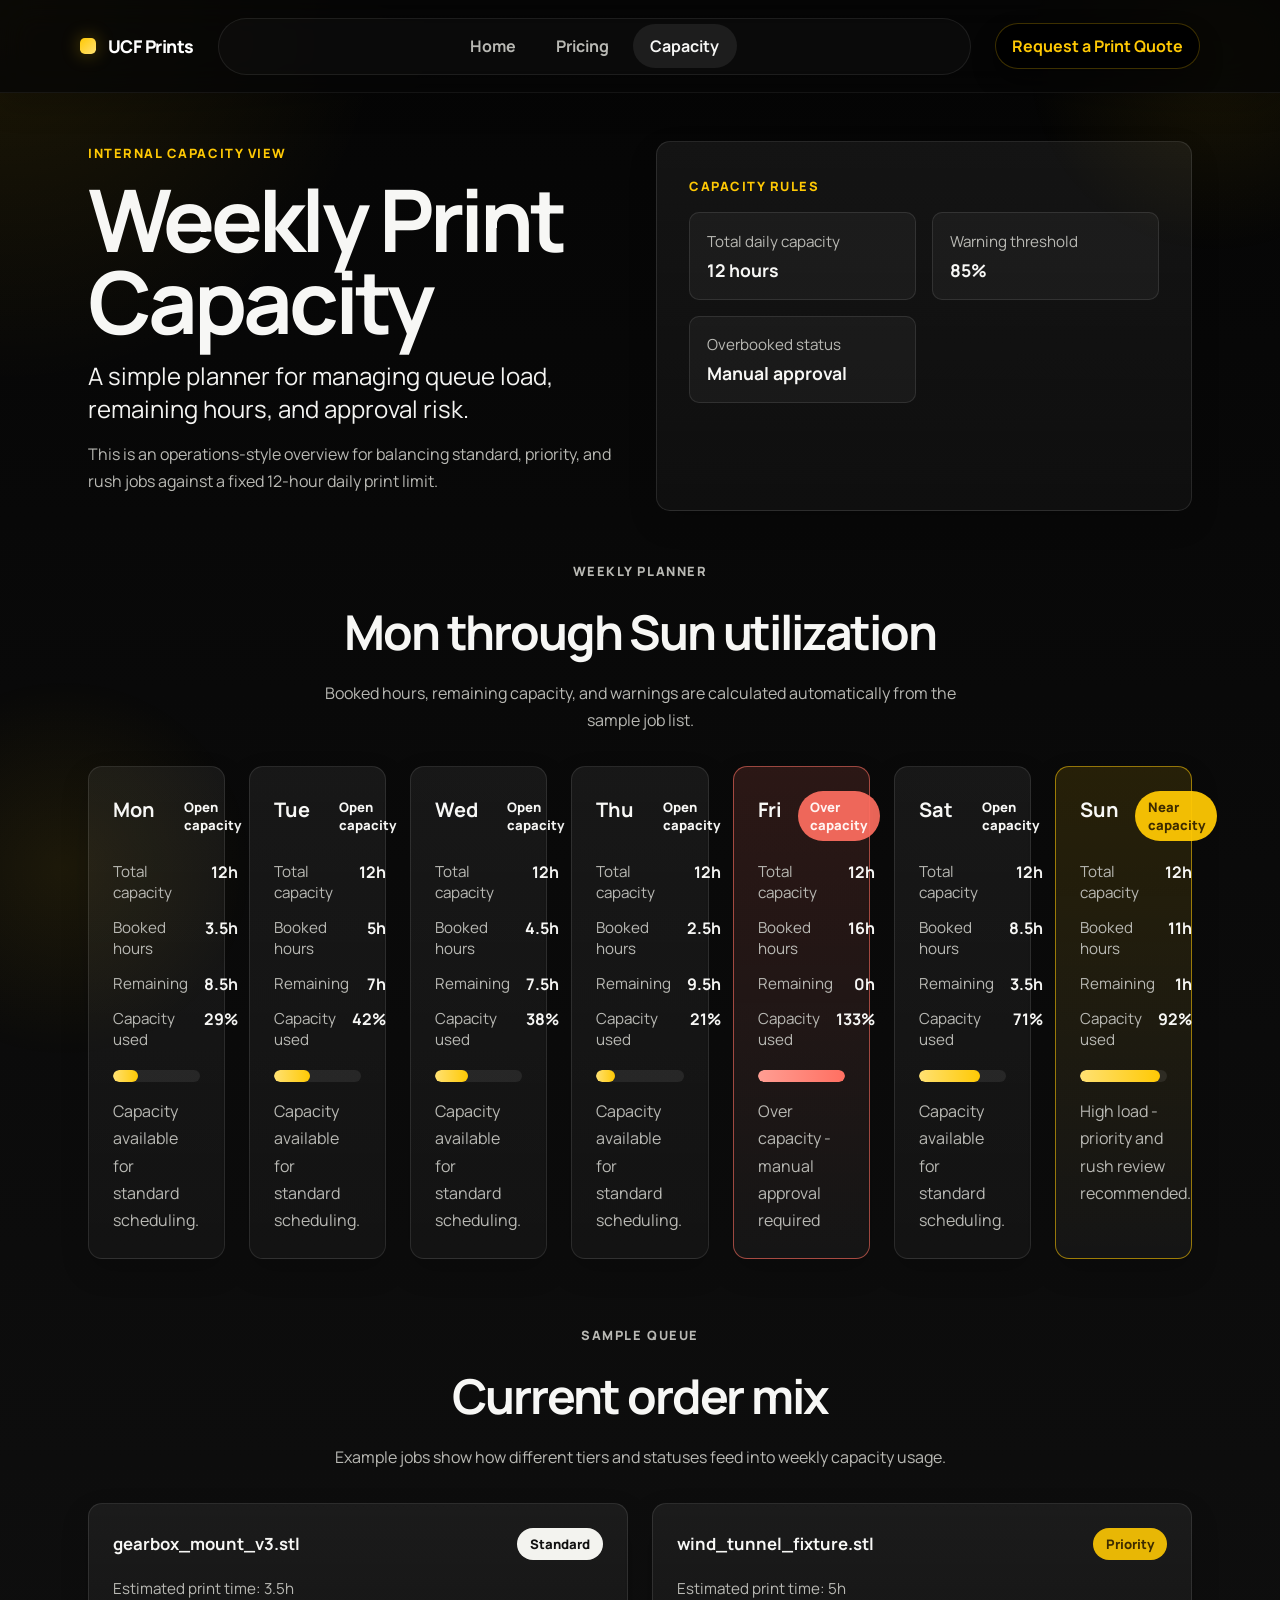
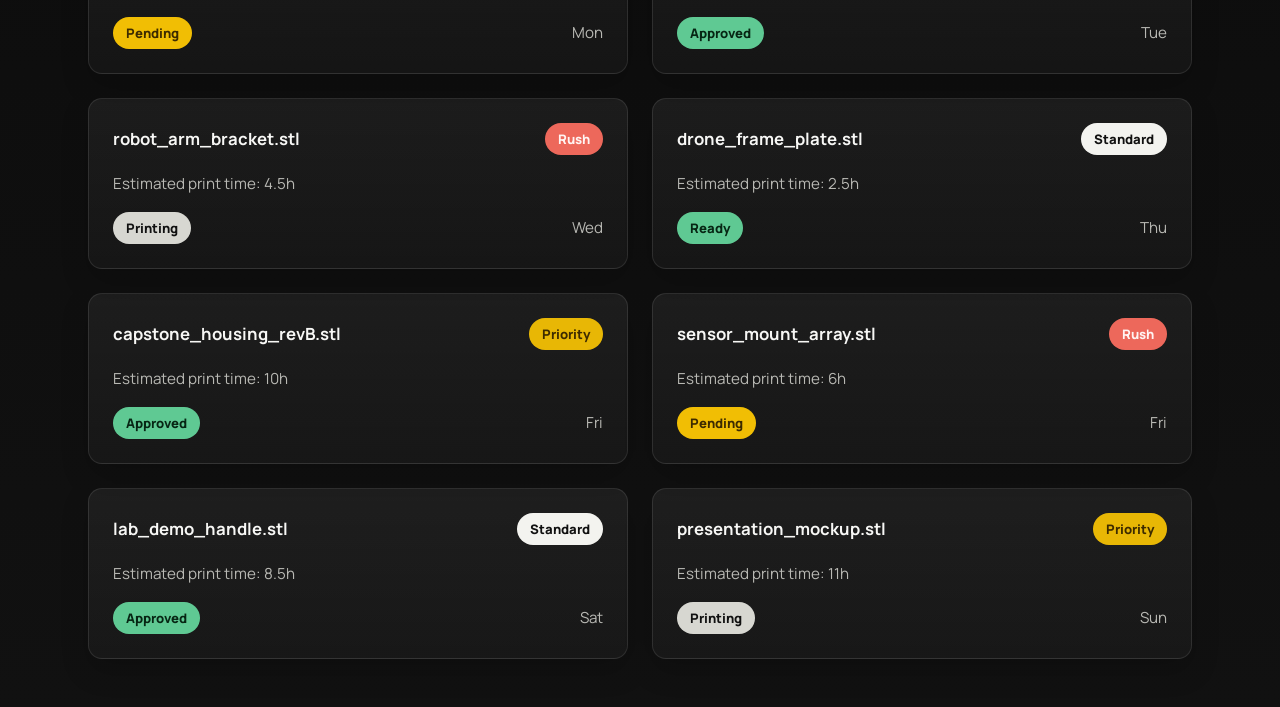
==== commit 2fdb3cca: "Update capacity.html" ====
--- a/capacity.html
+++ b/capacity.html
@@ -26,7 +26,7 @@
           <a class="nav-link" href="pricing.html">Pricing</a>
           <a class="nav-link active" href="capacity.html">Capacity</a>
         </nav>
-        <a class="button button-primary button-small" href="mailto:ucfprints@example.com?subject=Request%20a%20Print%20Quote">Request a Print Quote</a>
+        <a class="button button-primary button-small" href="quote.html">Request a Print Quote</a>
       </div>
     </header>
 
--- a/styles.css
+++ b/styles.css
@@ -56,6 +56,13 @@
   text-decoration: none;
 }
 
+a:visited,
+a:hover,
+a:active {
+  color: inherit;
+  text-decoration: none;
+}
+
 img {
   max-width: 100%;
   display: block;
@@ -92,6 +99,7 @@
 .container {
   width: var(--container);
   margin: 0 auto;
+  padding-inline: 0.5rem;
 }
 
 .topbar {
@@ -101,14 +109,15 @@
   backdrop-filter: blur(18px);
   background: rgba(6, 6, 6, 0.78);
   border-bottom: 1px solid rgba(255, 255, 255, 0.06);
+  box-shadow: 0 12px 28px rgba(0, 0, 0, 0.2);
 }
 
 .nav-wrap {
   display: flex;
   align-items: center;
   justify-content: space-between;
-  gap: var(--space-3);
-  padding: 1rem 0;
+  gap: var(--space-4);
+  padding: 1.1rem 0;
 }
 
 .brand {
@@ -116,38 +125,52 @@
   align-items: center;
   gap: 0.75rem;
   font-weight: 800;
+  font-size: 1.1rem;
   letter-spacing: -0.03em;
+  color: var(--panel-strong);
+  white-space: nowrap;
 }
 
 .brand-mark {
-  width: 0.9rem;
-  height: 0.9rem;
-  border-radius: 0.25rem;
+  width: 1rem;
+  height: 1rem;
+  border-radius: 0.3rem;
   background: linear-gradient(135deg, var(--gold) 0%, #ffe173 100%);
   box-shadow: 0 0 18px rgba(255, 201, 4, 0.35);
 }
 
 .nav {
+  display: flex;
+  align-items: center;
+  justify-content: center;
+  flex: 1;
+  gap: 0.35rem;
+  padding: 0.35rem;
+  border: 1px solid rgba(255, 255, 255, 0.08);
+  border-radius: 999px;
+  background: rgba(255, 255, 255, 0.025);
+}
+
+.nav-link {
   display: inline-flex;
   align-items: center;
-  gap: 0.5rem;
-  padding: 0.35rem;
-  border: 1px solid var(--line);
-  border-radius: 999px;
-  background: rgba(255, 255, 255, 0.03);
-}
-
-.nav-link {
-  padding: 0.65rem 1rem;
+  justify-content: center;
+  min-height: 2.75rem;
+  padding: 0.65rem 1.1rem;
   border-radius: 999px;
   color: var(--text-muted);
-  transition: color 160ms ease, background 160ms ease;
+  font-weight: 700;
+  transition: color 160ms ease, background 160ms ease, transform 160ms ease;
 }
 
 .nav-link:hover,
 .nav-link.active {
   color: var(--text);
-  background: rgba(255, 255, 255, 0.06);
+  background: rgba(255, 255, 255, 0.08);
+}
+
+.nav-link:hover {
+  transform: translateY(-1px);
 }
 
 .button {
@@ -167,19 +190,27 @@
 }
 
 .button-primary {
-  background: var(--gold);
-  color: var(--text-dark);
-  box-shadow: 0 12px 24px rgba(255, 201, 4, 0.18);
+  background: #000000;
+  color: var(--gold);
+  border-color: rgba(255, 201, 4, 0.24);
+  box-shadow: 0 12px 24px rgba(0, 0, 0, 0.32);
 }
 
 .button-primary:hover {
-  box-shadow: 0 16px 28px rgba(255, 201, 4, 0.28);
+  background: #090909;
+  border-color: rgba(255, 201, 4, 0.45);
+  box-shadow: 0 16px 28px rgba(0, 0, 0, 0.42);
 }
 
 .button-secondary {
-  border-color: var(--line);
-  background: rgba(255, 255, 255, 0.04);
+  border-color: rgba(255, 255, 255, 0.16);
+  background: transparent;
   color: var(--text);
+}
+
+.button-secondary:hover {
+  background: rgba(255, 255, 255, 0.05);
+  border-color: rgba(255, 201, 4, 0.28);
 }
 
 .button-small {
@@ -188,7 +219,7 @@
 }
 
 .hero-section {
-  padding: var(--space-7) 0 var(--space-6);
+  padding: 5.5rem 0 var(--space-6);
 }
 
 .hero-compact {
@@ -238,7 +269,8 @@
 .hero-actions {
   display: flex;
   flex-wrap: wrap;
-  gap: 0.85rem;
+  align-items: center;
+  gap: 1rem;
   margin-top: var(--space-5);
 }
 
@@ -309,6 +341,171 @@
   border-radius: var(--radius-md);
   background: linear-gradient(180deg, rgba(255, 255, 255, 0.06), rgba(255, 255, 255, 0.03));
   box-shadow: var(--shadow-soft);
+}
+
+.calculator-shell {
+  display: grid;
+  grid-template-columns: minmax(0, 1.15fr) minmax(320px, 0.85fr);
+  gap: var(--space-5);
+  padding: var(--space-5);
+  background:
+    linear-gradient(180deg, rgba(255, 255, 255, 0.065), rgba(255, 255, 255, 0.03)),
+    linear-gradient(135deg, rgba(255, 201, 4, 0.08), transparent 58%);
+}
+
+.calculator-inputs,
+.calculator-results {
+  display: grid;
+  gap: var(--space-4);
+  align-content: start;
+}
+
+.calculator-control {
+  padding: var(--space-4);
+  border: 1px solid var(--line);
+  border-radius: var(--radius-md);
+  background: rgba(255, 255, 255, 0.035);
+}
+
+.calculator-formula,
+.calculator-notes {
+  border-color: var(--line-strong);
+}
+
+.calculator-formula h3 {
+  margin: 0 0 0.85rem;
+  font-size: 1.2rem;
+}
+
+.calculator-notes {
+  margin-top: var(--space-5);
+}
+
+.calculator-control-head {
+  display: flex;
+  align-items: center;
+  justify-content: space-between;
+  gap: 1rem;
+  margin-bottom: 1rem;
+}
+
+.calculator-control-head label {
+  font-weight: 700;
+  color: var(--panel-strong);
+}
+
+.calculator-control-head strong {
+  color: var(--gold);
+  font-size: 1.05rem;
+}
+
+.calculator-control input[type="range"],
+.calculator-control select {
+  width: 100%;
+}
+
+.calculator-control input[type="range"] {
+  appearance: none;
+  height: 0.7rem;
+  border-radius: 999px;
+  background:
+    linear-gradient(90deg, var(--gold) 0%, var(--gold) var(--slider-progress, 0%), rgba(255, 255, 255, 0.08) var(--slider-progress, 0%), rgba(255, 255, 255, 0.08) 100%);
+  outline: none;
+  border: 1px solid rgba(255, 255, 255, 0.06);
+}
+
+.calculator-control input[type="range"]::-webkit-slider-thumb {
+  appearance: none;
+  width: 1.15rem;
+  height: 1.15rem;
+  border-radius: 50%;
+  background: var(--gold);
+  border: 2px solid #000000;
+  box-shadow: 0 0 0 6px rgba(255, 201, 4, 0.14);
+  cursor: pointer;
+}
+
+.calculator-control input[type="range"]::-moz-range-thumb {
+  width: 1.15rem;
+  height: 1.15rem;
+  border-radius: 50%;
+  background: var(--gold);
+  border: 2px solid #000000;
+  box-shadow: 0 0 0 6px rgba(255, 201, 4, 0.14);
+  cursor: pointer;
+}
+
+.calculator-control select {
+  min-height: 3rem;
+  padding: 0.85rem 1rem;
+  border-radius: var(--radius-sm);
+  border: 1px solid var(--line);
+  background: #0d0d0d;
+  color: var(--text);
+  font: inherit;
+}
+
+.calculator-control select:focus,
+.calculator-control input[type="range"]:focus {
+  outline: none;
+  border-color: rgba(255, 201, 4, 0.4);
+}
+
+.calculator-total-label {
+  color: var(--text-muted);
+  font-size: 0.95rem;
+}
+
+.calculator-total {
+  font-size: clamp(2.6rem, 6vw, 4rem);
+  line-height: 0.95;
+  letter-spacing: -0.05em;
+  font-weight: 800;
+  color: var(--panel-strong);
+}
+
+.calculator-breakdown {
+  display: grid;
+  gap: 0.85rem;
+}
+
+.calculator-breakdown div,
+.calculator-warning {
+  padding: 1rem 1.1rem;
+  border-radius: var(--radius-sm);
+  border: 1px solid var(--line);
+  background: rgba(255, 255, 255, 0.04);
+}
+
+.calculator-breakdown div {
+  display: flex;
+  justify-content: space-between;
+  gap: 1rem;
+}
+
+.calculator-breakdown strong {
+  color: var(--panel-strong);
+}
+
+.calculator-warning {
+  color: var(--text-muted);
+}
+
+.calculator-warning.warning {
+  color: #3d2b00;
+  border-color: rgba(255, 201, 4, 0.42);
+  background: rgba(255, 201, 4, 0.18);
+}
+
+.calculator-warning.danger {
+  color: #fff4f2;
+  border-color: rgba(255, 111, 97, 0.5);
+  background: rgba(255, 111, 97, 0.18);
+}
+
+.calculator-cta {
+  width: 100%;
+  margin-top: 0.25rem;
 }
 
 .feature-card,
@@ -401,10 +598,22 @@
 
 .mini-stat,
 .summary-metrics div {
-  padding: 1rem;
+  padding: 1.05rem;
   border-radius: var(--radius-sm);
   background: rgba(255, 255, 255, 0.04);
   border: 1px solid var(--line);
+}
+
+.summary-card {
+  padding: var(--space-5);
+}
+
+.summary-card .summary-metrics {
+  margin-top: 1rem;
+}
+
+.summary-card .summary-metrics div {
+  min-height: 100%;
 }
 
 .mini-stat span,
@@ -578,9 +787,9 @@
 }
 
 @media (max-width: 900px) {
-  .nav-wrap,
   .hero-grid,
   .split-layout,
+  .calculator-shell,
   .three-up,
   .two-up {
     grid-template-columns: 1fr;
@@ -588,12 +797,14 @@
 
   .nav-wrap {
     display: grid;
+    grid-template-columns: 1fr;
     justify-content: stretch;
   }
 
   .nav {
-    justify-content: center;
+    width: 100%;
     flex-wrap: wrap;
+    border-radius: 1.1rem;
   }
 
   .button-small {
@@ -623,6 +834,20 @@
     position: static;
   }
 
+  .nav {
+    display: grid;
+    grid-template-columns: 1fr;
+    padding: 0.5rem;
+  }
+
+  .nav-link {
+    width: 100%;
+  }
+
+  .hero-actions .button {
+    width: 100%;
+  }
+
   .hero-copy h1 {
     max-width: none;
   }
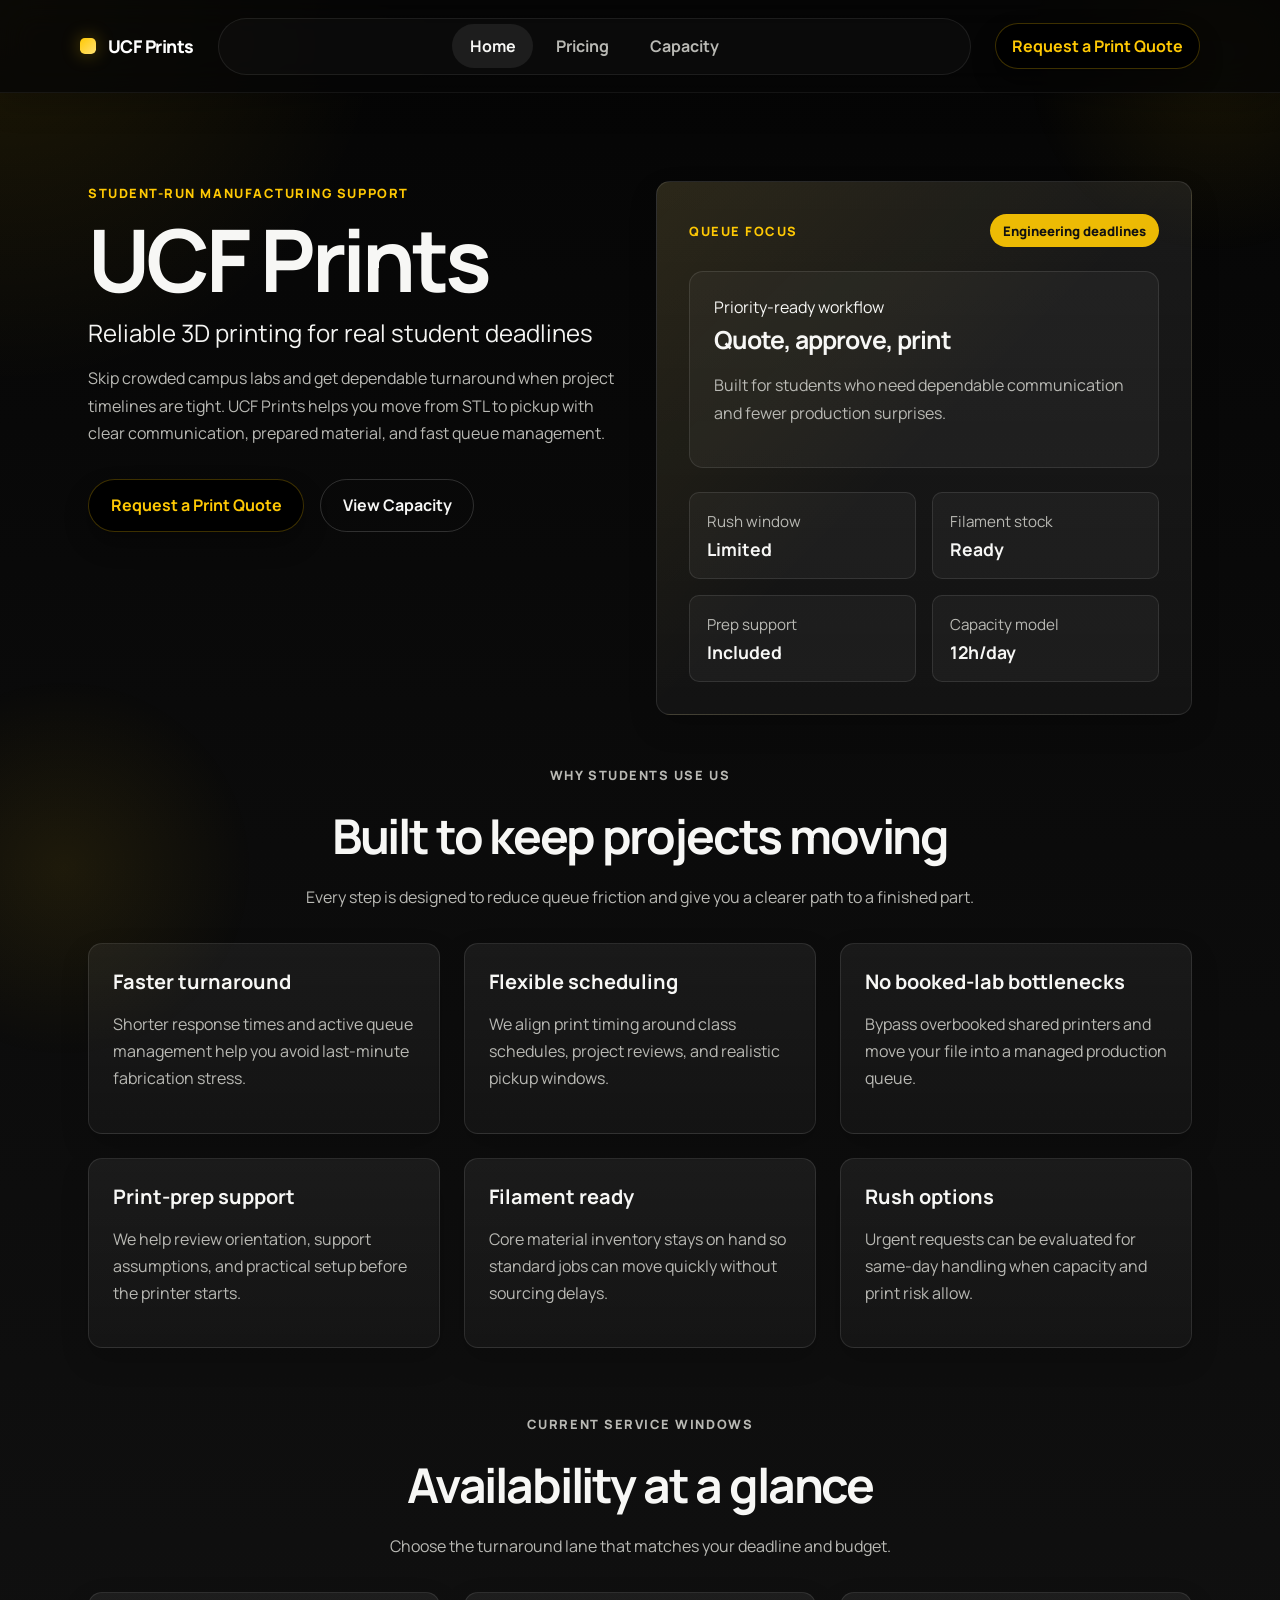
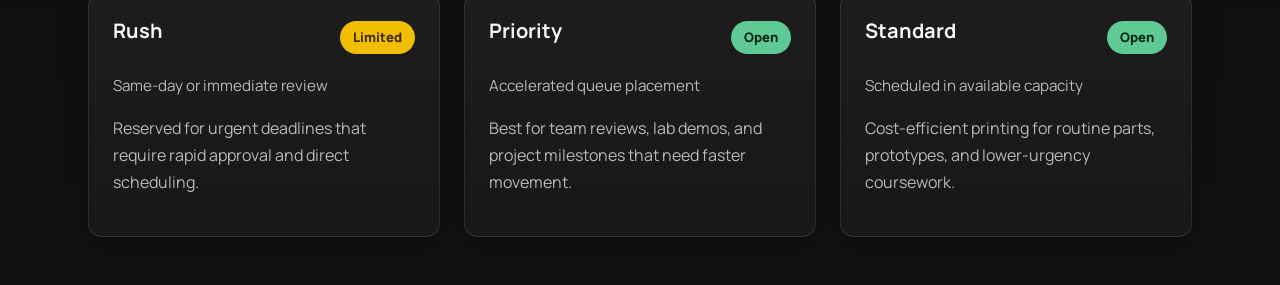
==== commit 342f5533: "Update capacity.html" ====
--- a/capacity.html
+++ b/capacity.html
@@ -3,10 +3,10 @@
 <head>
   <meta charset="UTF-8">
   <meta name="viewport" content="width=device-width, initial-scale=1.0">
-  <title>UCF Prints | Capacity Planner</title>
+  <title>UCF Prints | Reliable 3D Printing</title>
   <meta
     name="description"
-    content="Internal-style weekly capacity planner for UCF Prints showing booked hours, remaining hours, weekly load, and sample order status."
+    content="UCF Prints provides reliable student-focused 3D printing with flexible turnaround, print-prep support, and rush capacity for real deadlines."
   >
   <link rel="preconnect" href="https://fonts.googleapis.com">
   <link rel="preconnect" href="https://fonts.gstatic.com" crossorigin>
@@ -22,39 +22,58 @@
           <span>UCF Prints</span>
         </a>
         <nav class="nav">
-          <a class="nav-link" href="index.html">Home</a>
+          <a class="nav-link active" href="index.html">Home</a>
           <a class="nav-link" href="pricing.html">Pricing</a>
-          <a class="nav-link active" href="capacity.html">Capacity</a>
+          <a class="nav-link" href="capacity.html">Capacity</a>
         </nav>
         <a class="button button-primary button-small" href="quote.html">Request a Print Quote</a>
       </div>
     </header>
 
     <main>
-      <section class="hero-section hero-compact">
+      <section class="hero-section">
         <div class="container hero-grid">
           <div class="hero-copy">
-            <p class="eyebrow">Internal capacity view</p>
-            <h1>Weekly Print Capacity</h1>
-            <p class="hero-subtitle">A simple planner for managing queue load, remaining hours, and approval risk.</p>
+            <p class="eyebrow">Student-run manufacturing support</p>
+            <h1>UCF Prints</h1>
+            <p class="hero-subtitle">Reliable 3D printing for real student deadlines</p>
             <p class="hero-description">
-              This is an operations-style overview for balancing standard, priority, and rush jobs against a fixed 12-hour daily print limit.
+              Skip crowded campus labs and get dependable turnaround when project timelines are tight. UCF Prints helps you move from STL to pickup with clear communication, prepared material, and fast queue management.
             </p>
+            <div class="hero-actions">
+              <a class="button button-primary" href="quote.html">Request a Print Quote</a>
+              <a class="button button-secondary" href="capacity.html">View Capacity</a>
+            </div>
           </div>
-          <div class="card summary-card">
-            <span class="note-label">Capacity rules</span>
-            <div class="summary-metrics">
-              <div>
-                <span>Total daily capacity</span>
-                <strong>12 hours</strong>
+
+          <div class="hero-panel card metric-panel">
+            <div class="metric-row">
+              <span class="metric-label">Queue focus</span>
+              <span class="metric-pill">Engineering deadlines</span>
+            </div>
+            <div class="metric-stack">
+              <div class="metric-card">
+                <span class="metric-title">Priority-ready workflow</span>
+                <strong>Quote, approve, print</strong>
+                <p>Built for students who need dependable communication and fewer production surprises.</p>
               </div>
-              <div>
-                <span>Warning threshold</span>
-                <strong>85%</strong>
-              </div>
-              <div>
-                <span>Overbooked status</span>
-                <strong>Manual approval</strong>
+              <div class="metric-grid">
+                <div class="mini-stat">
+                  <span>Rush window</span>
+                  <strong>Limited</strong>
+                </div>
+                <div class="mini-stat">
+                  <span>Filament stock</span>
+                  <strong>Ready</strong>
+                </div>
+                <div class="mini-stat">
+                  <span>Prep support</span>
+                  <strong>Included</strong>
+                </div>
+                <div class="mini-stat">
+                  <span>Capacity model</span>
+                  <strong>12h/day</strong>
+                </div>
               </div>
             </div>
           </div>
@@ -64,109 +83,34 @@
       <section class="section">
         <div class="container">
           <div class="section-heading">
-            <p class="eyebrow">Weekly planner</p>
-            <h2>Mon through Sun utilization</h2>
-            <p>Booked hours, remaining capacity, and warnings are calculated automatically from the sample job list.</p>
+            <p class="eyebrow">Why students use us</p>
+            <h2>Built to keep projects moving</h2>
+            <p>Every step is designed to reduce queue friction and give you a clearer path to a finished part.</p>
           </div>
-
-          <div class="weekly-grid" id="capacity-grid">
-            <article class="card capacity-card" data-day="Mon">
-              <div class="capacity-head">
-                <h3>Mon</h3>
-                <span class="day-state">Loading</span>
-              </div>
-              <div class="capacity-stats">
-                <div><span>Total capacity</span><strong>12h</strong></div>
-                <div><span>Booked hours</span><strong data-booked>0h</strong></div>
-                <div><span>Remaining</span><strong data-remaining>12h</strong></div>
-                <div><span>Capacity used</span><strong data-percent>0%</strong></div>
-              </div>
-              <div class="progress-track"><span class="progress-fill"></span></div>
-              <p class="capacity-message" data-message>Capacity available for standard scheduling.</p>
+          <div class="card-grid three-up">
+            <article class="card feature-card">
+              <h3>Faster turnaround</h3>
+              <p>Shorter response times and active queue management help you avoid last-minute fabrication stress.</p>
             </article>
-            <article class="card capacity-card" data-day="Tue">
-              <div class="capacity-head">
-                <h3>Tue</h3>
-                <span class="day-state">Loading</span>
-              </div>
-              <div class="capacity-stats">
-                <div><span>Total capacity</span><strong>12h</strong></div>
-                <div><span>Booked hours</span><strong data-booked>0h</strong></div>
-                <div><span>Remaining</span><strong data-remaining>12h</strong></div>
-                <div><span>Capacity used</span><strong data-percent>0%</strong></div>
-              </div>
-              <div class="progress-track"><span class="progress-fill"></span></div>
-              <p class="capacity-message" data-message>Capacity available for standard scheduling.</p>
+            <article class="card feature-card">
+              <h3>Flexible scheduling</h3>
+              <p>We align print timing around class schedules, project reviews, and realistic pickup windows.</p>
             </article>
-            <article class="card capacity-card" data-day="Wed">
-              <div class="capacity-head">
-                <h3>Wed</h3>
-                <span class="day-state">Loading</span>
-              </div>
-              <div class="capacity-stats">
-                <div><span>Total capacity</span><strong>12h</strong></div>
-                <div><span>Booked hours</span><strong data-booked>0h</strong></div>
-                <div><span>Remaining</span><strong data-remaining>12h</strong></div>
-                <div><span>Capacity used</span><strong data-percent>0%</strong></div>
-              </div>
-              <div class="progress-track"><span class="progress-fill"></span></div>
-              <p class="capacity-message" data-message>Capacity available for standard scheduling.</p>
+            <article class="card feature-card">
+              <h3>No booked-lab bottlenecks</h3>
+              <p>Bypass overbooked shared printers and move your file into a managed production queue.</p>
             </article>
-            <article class="card capacity-card" data-day="Thu">
-              <div class="capacity-head">
-                <h3>Thu</h3>
-                <span class="day-state">Loading</span>
-              </div>
-              <div class="capacity-stats">
-                <div><span>Total capacity</span><strong>12h</strong></div>
-                <div><span>Booked hours</span><strong data-booked>0h</strong></div>
-                <div><span>Remaining</span><strong data-remaining>12h</strong></div>
-                <div><span>Capacity used</span><strong data-percent>0%</strong></div>
-              </div>
-              <div class="progress-track"><span class="progress-fill"></span></div>
-              <p class="capacity-message" data-message>Capacity available for standard scheduling.</p>
+            <article class="card feature-card">
+              <h3>Print-prep support</h3>
+              <p>We help review orientation, support assumptions, and practical setup before the printer starts.</p>
             </article>
-            <article class="card capacity-card" data-day="Fri">
-              <div class="capacity-head">
-                <h3>Fri</h3>
-                <span class="day-state">Loading</span>
-              </div>
-              <div class="capacity-stats">
-                <div><span>Total capacity</span><strong>12h</strong></div>
-                <div><span>Booked hours</span><strong data-booked>0h</strong></div>
-                <div><span>Remaining</span><strong data-remaining>12h</strong></div>
-                <div><span>Capacity used</span><strong data-percent>0%</strong></div>
-              </div>
-              <div class="progress-track"><span class="progress-fill"></span></div>
-              <p class="capacity-message" data-message>Capacity available for standard scheduling.</p>
+            <article class="card feature-card">
+              <h3>Filament ready</h3>
+              <p>Core material inventory stays on hand so standard jobs can move quickly without sourcing delays.</p>
             </article>
-            <article class="card capacity-card" data-day="Sat">
-              <div class="capacity-head">
-                <h3>Sat</h3>
-                <span class="day-state">Loading</span>
-              </div>
-              <div class="capacity-stats">
-                <div><span>Total capacity</span><strong>12h</strong></div>
-                <div><span>Booked hours</span><strong data-booked>0h</strong></div>
-                <div><span>Remaining</span><strong data-remaining>12h</strong></div>
-                <div><span>Capacity used</span><strong data-percent>0%</strong></div>
-              </div>
-              <div class="progress-track"><span class="progress-fill"></span></div>
-              <p class="capacity-message" data-message>Capacity available for standard scheduling.</p>
-            </article>
-            <article class="card capacity-card" data-day="Sun">
-              <div class="capacity-head">
-                <h3>Sun</h3>
-                <span class="day-state">Loading</span>
-              </div>
-              <div class="capacity-stats">
-                <div><span>Total capacity</span><strong>12h</strong></div>
-                <div><span>Booked hours</span><strong data-booked>0h</strong></div>
-                <div><span>Remaining</span><strong data-remaining>12h</strong></div>
-                <div><span>Capacity used</span><strong data-percent>0%</strong></div>
-              </div>
-              <div class="progress-track"><span class="progress-fill"></span></div>
-              <p class="capacity-message" data-message>Capacity available for standard scheduling.</p>
+            <article class="card feature-card">
+              <h3>Rush options</h3>
+              <p>Urgent requests can be evaluated for same-day handling when capacity and print risk allow.</p>
             </article>
           </div>
         </div>
@@ -175,99 +119,34 @@
       <section class="section section-alt">
         <div class="container">
           <div class="section-heading">
-            <p class="eyebrow">Sample queue</p>
-            <h2>Current order mix</h2>
-            <p>Example jobs show how different tiers and statuses feed into weekly capacity usage.</p>
+            <p class="eyebrow">Current service windows</p>
+            <h2>Availability at a glance</h2>
+            <p>Choose the turnaround lane that matches your deadline and budget.</p>
           </div>
-
-          <div class="orders-grid" id="orders-grid">
-            <article class="card order-card">
-              <div class="order-top">
-                <h3>gearbox_mount_v3.stl</h3>
-                <span class="chip chip-standard">Standard</span>
+          <div class="card-grid three-up">
+            <article class="card status-card">
+              <div class="status-top">
+                <h3>Rush</h3>
+                <span class="status-badge status-limited">Limited</span>
               </div>
-              <p class="order-meta">Estimated print time: 3.5h</p>
-              <div class="order-footer">
-                <span class="chip chip-pending">Pending</span>
-                <span class="order-day">Mon</span>
+              <p class="status-time">Same-day or immediate review</p>
+              <p>Reserved for urgent deadlines that require rapid approval and direct scheduling.</p>
+            </article>
+            <article class="card status-card">
+              <div class="status-top">
+                <h3>Priority</h3>
+                <span class="status-badge status-open">Open</span>
               </div>
+              <p class="status-time">Accelerated queue placement</p>
+              <p>Best for team reviews, lab demos, and project milestones that need faster movement.</p>
             </article>
-            <article class="card order-card">
-              <div class="order-top">
-                <h3>wind_tunnel_fixture.stl</h3>
-                <span class="chip chip-priority">Priority</span>
+            <article class="card status-card">
+              <div class="status-top">
+                <h3>Standard</h3>
+                <span class="status-badge status-open">Open</span>
               </div>
-              <p class="order-meta">Estimated print time: 5h</p>
-              <div class="order-footer">
-                <span class="chip chip-approved">Approved</span>
-                <span class="order-day">Tue</span>
-              </div>
-            </article>
-            <article class="card order-card">
-              <div class="order-top">
-                <h3>robot_arm_bracket.stl</h3>
-                <span class="chip chip-rush">Rush</span>
-              </div>
-              <p class="order-meta">Estimated print time: 4.5h</p>
-              <div class="order-footer">
-                <span class="chip chip-printing">Printing</span>
-                <span class="order-day">Wed</span>
-              </div>
-            </article>
-            <article class="card order-card">
-              <div class="order-top">
-                <h3>drone_frame_plate.stl</h3>
-                <span class="chip chip-standard">Standard</span>
-              </div>
-              <p class="order-meta">Estimated print time: 2.5h</p>
-              <div class="order-footer">
-                <span class="chip chip-ready">Ready</span>
-                <span class="order-day">Thu</span>
-              </div>
-            </article>
-            <article class="card order-card">
-              <div class="order-top">
-                <h3>capstone_housing_revB.stl</h3>
-                <span class="chip chip-priority">Priority</span>
-              </div>
-              <p class="order-meta">Estimated print time: 10h</p>
-              <div class="order-footer">
-                <span class="chip chip-approved">Approved</span>
-                <span class="order-day">Fri</span>
-              </div>
-            </article>
-            <article class="card order-card">
-              <div class="order-top">
-                <h3>sensor_mount_array.stl</h3>
-                <span class="chip chip-rush">Rush</span>
-              </div>
-              <p class="order-meta">Estimated print time: 6h</p>
-              <div class="order-footer">
-                <span class="chip chip-pending">Pending</span>
-                <span class="order-day">Fri</span>
-              </div>
-            </article>
-            <article class="card order-card">
-              <div class="order-top">
-                <h3>lab_demo_handle.stl</h3>
-                <span class="chip chip-standard">Standard</span>
-              </div>
-              <p class="order-meta">Estimated print time: 8.5h</p>
-              <div class="order-footer">
-                <span class="chip chip-approved">Approved</span>
-                <span class="order-day">Sat</span>
-              </div>
-            </article>
-            <article class="card order-card">
-              <div class="order-top">
-                <h3>presentation_mockup.stl</h3>
-                <span class="chip chip-priority">Priority</span>
-              </div>
-              <p class="order-meta">Estimated print time: 11h</p>
-              <div class="order-footer">
-                <span class="chip chip-printing">Printing</span>
-                <span class="order-day">Sun</span>
-              </div>
+              <p class="status-time">Scheduled in available capacity</p>
+              <p>Cost-efficient printing for routine parts, prototypes, and lower-urgency coursework.</p>
             </article>
           </div>
         </div>
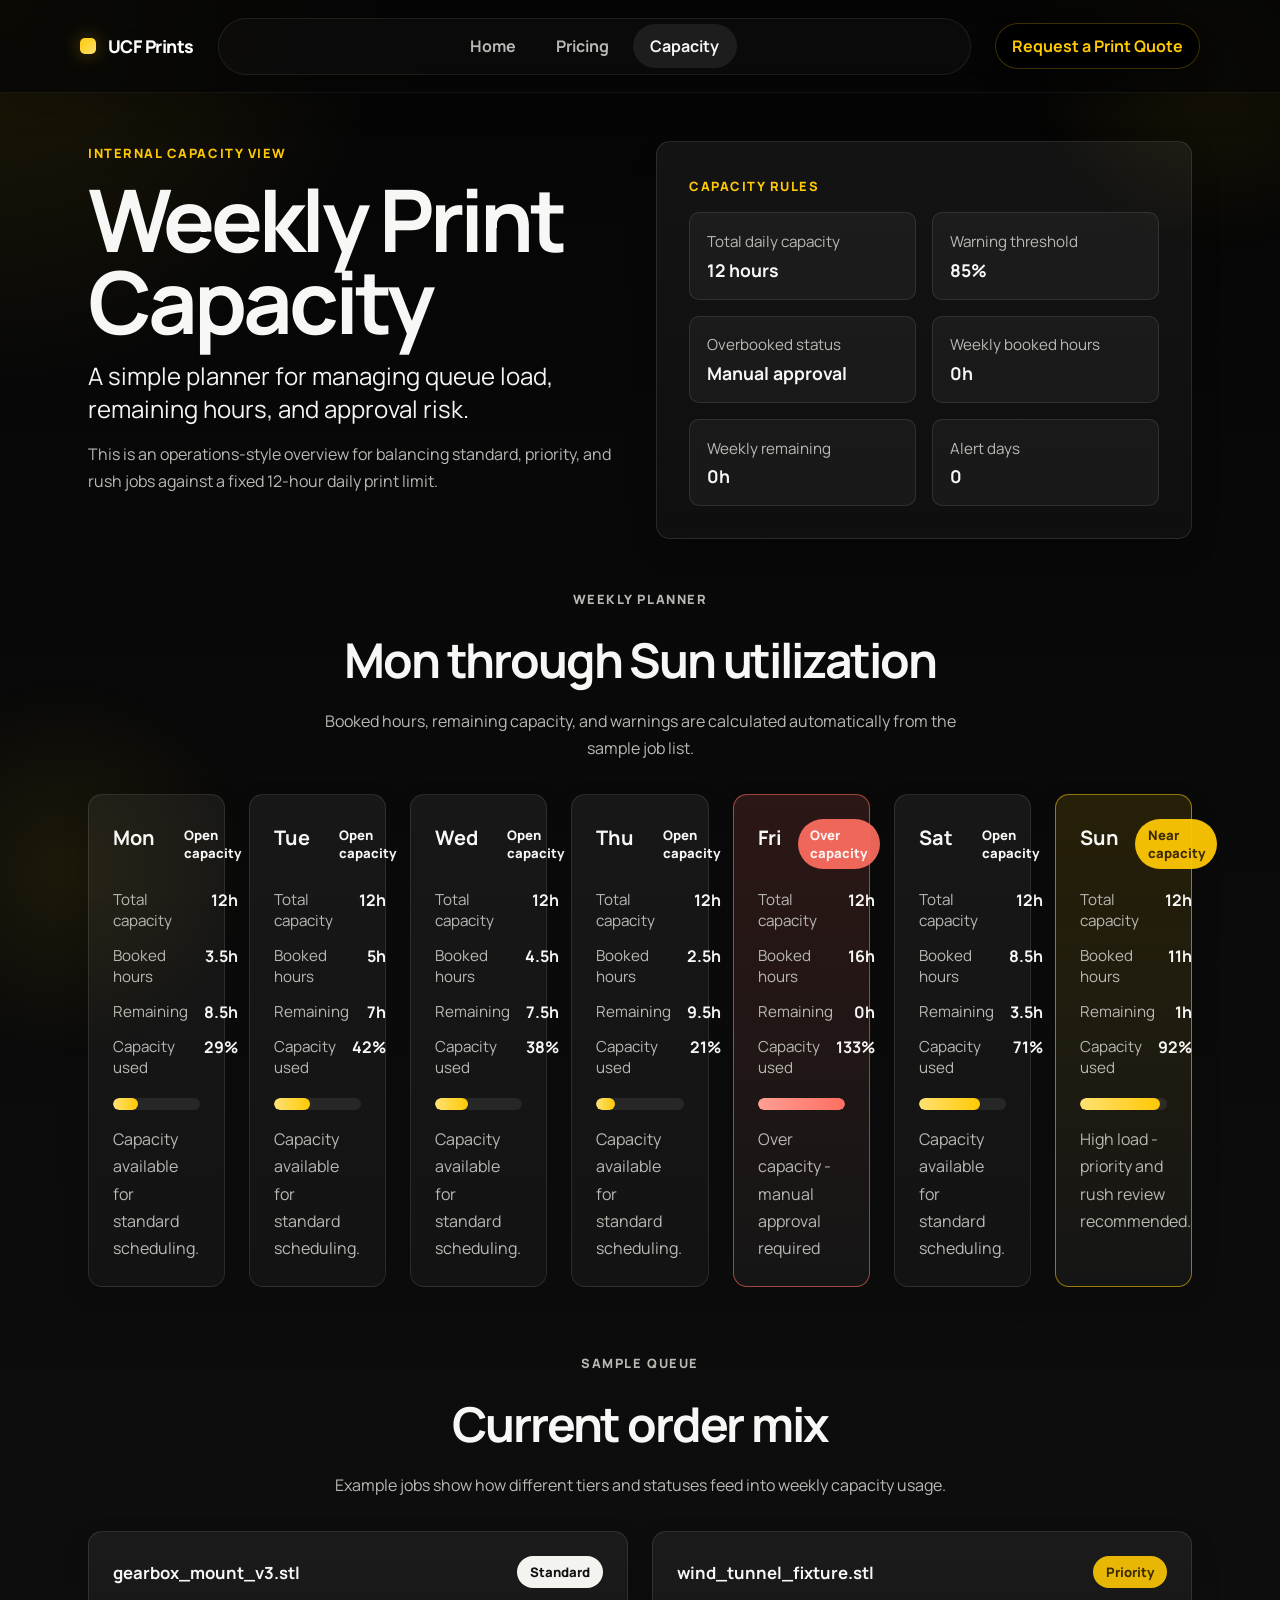
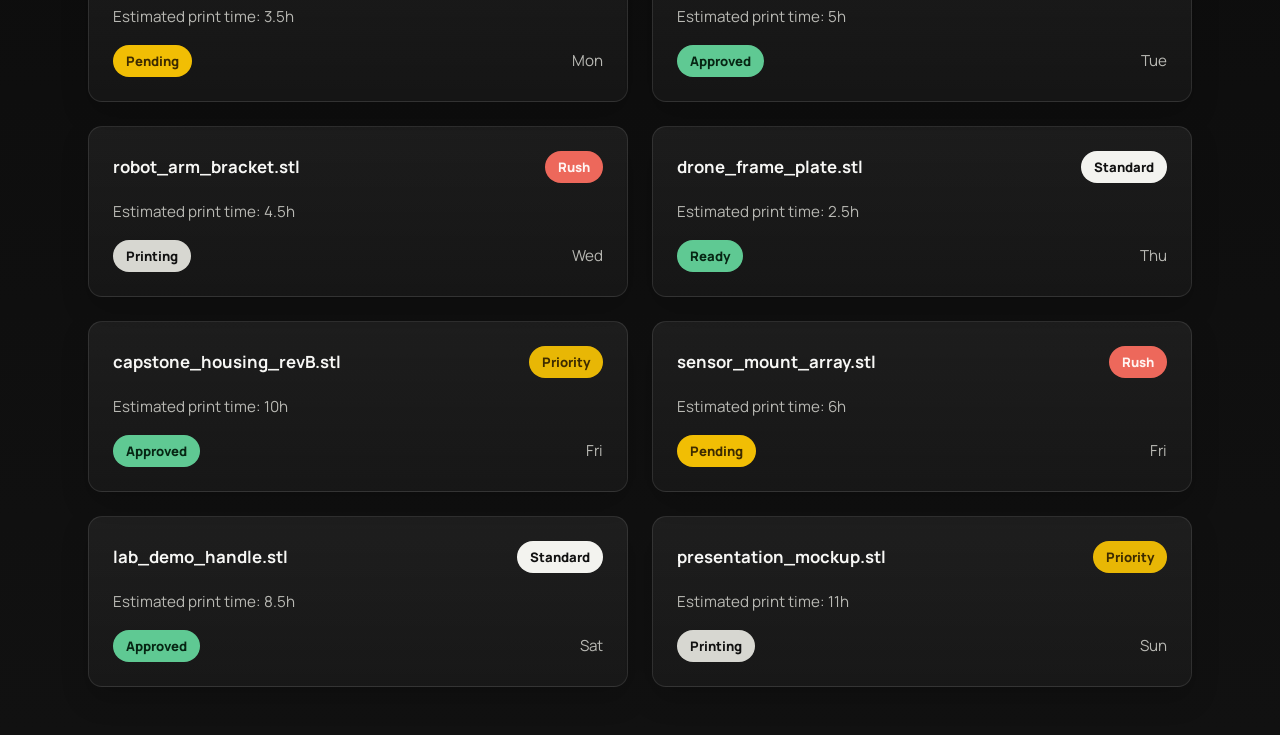
==== commit 684b806c: "Update capacity.html" ====
--- a/capacity.html
+++ b/capacity.html
@@ -3,10 +3,10 @@
 <head>
   <meta charset="UTF-8">
   <meta name="viewport" content="width=device-width, initial-scale=1.0">
-  <title>UCF Prints | Reliable 3D Printing</title>
+  <title>UCF Prints | Capacity Planner</title>
   <meta
     name="description"
-    content="UCF Prints provides reliable student-focused 3D printing with flexible turnaround, print-prep support, and rush capacity for real deadlines."
+    content="Internal-style weekly capacity planner for UCF Prints showing booked hours, remaining hours, weekly load, and sample order status."
   >
   <link rel="preconnect" href="https://fonts.googleapis.com">
   <link rel="preconnect" href="https://fonts.gstatic.com" crossorigin>
@@ -22,58 +22,51 @@
           <span>UCF Prints</span>
         </a>
         <nav class="nav">
-          <a class="nav-link active" href="index.html">Home</a>
+          <a class="nav-link" href="index.html">Home</a>
           <a class="nav-link" href="pricing.html">Pricing</a>
-          <a class="nav-link" href="capacity.html">Capacity</a>
+          <a class="nav-link active" href="capacity.html">Capacity</a>
         </nav>
         <a class="button button-primary button-small" href="quote.html">Request a Print Quote</a>
       </div>
     </header>
 
     <main>
-      <section class="hero-section">
+      <section class="hero-section hero-compact">
         <div class="container hero-grid">
           <div class="hero-copy">
-            <p class="eyebrow">Student-run manufacturing support</p>
-            <h1>UCF Prints</h1>
-            <p class="hero-subtitle">Reliable 3D printing for real student deadlines</p>
+            <p class="eyebrow">Internal capacity view</p>
+            <h1>Weekly Print Capacity</h1>
+            <p class="hero-subtitle">A simple planner for managing queue load, remaining hours, and approval risk.</p>
             <p class="hero-description">
-              Skip crowded campus labs and get dependable turnaround when project timelines are tight. UCF Prints helps you move from STL to pickup with clear communication, prepared material, and fast queue management.
+              This is an operations-style overview for balancing standard, priority, and rush jobs against a fixed 12-hour daily print limit.
             </p>
-            <div class="hero-actions">
-              <a class="button button-primary" href="quote.html">Request a Print Quote</a>
-              <a class="button button-secondary" href="capacity.html">View Capacity</a>
-            </div>
-          </div>
-
-          <div class="hero-panel card metric-panel">
-            <div class="metric-row">
-              <span class="metric-label">Queue focus</span>
-              <span class="metric-pill">Engineering deadlines</span>
-            </div>
-            <div class="metric-stack">
-              <div class="metric-card">
-                <span class="metric-title">Priority-ready workflow</span>
-                <strong>Quote, approve, print</strong>
-                <p>Built for students who need dependable communication and fewer production surprises.</p>
-              </div>
-              <div class="metric-grid">
-                <div class="mini-stat">
-                  <span>Rush window</span>
-                  <strong>Limited</strong>
-                </div>
-                <div class="mini-stat">
-                  <span>Filament stock</span>
-                  <strong>Ready</strong>
-                </div>
-                <div class="mini-stat">
-                  <span>Prep support</span>
-                  <strong>Included</strong>
-                </div>
-                <div class="mini-stat">
-                  <span>Capacity model</span>
-                  <strong>12h/day</strong>
-                </div>
+          </div>
+          <div class="card summary-card">
+            <span class="note-label">Capacity rules</span>
+            <div class="summary-metrics">
+              <div>
+                <span>Total daily capacity</span>
+                <strong>12 hours</strong>
+              </div>
+              <div>
+                <span>Warning threshold</span>
+                <strong>85%</strong>
+              </div>
+              <div>
+                <span>Overbooked status</span>
+                <strong>Manual approval</strong>
+              </div>
+              <div>
+                <span>Weekly booked hours</span>
+                <strong id="weeklyBookedHours">0h</strong>
+              </div>
+              <div>
+                <span>Weekly remaining</span>
+                <strong id="weeklyRemainingHours">0h</strong>
+              </div>
+              <div>
+                <span>Alert days</span>
+                <strong id="weeklyAlertDays">0</strong>
               </div>
             </div>
           </div>
@@ -83,34 +76,109 @@
       <section class="section">
         <div class="container">
           <div class="section-heading">
-            <p class="eyebrow">Why students use us</p>
-            <h2>Built to keep projects moving</h2>
-            <p>Every step is designed to reduce queue friction and give you a clearer path to a finished part.</p>
-          </div>
-          <div class="card-grid three-up">
-            <article class="card feature-card">
-              <h3>Faster turnaround</h3>
-              <p>Shorter response times and active queue management help you avoid last-minute fabrication stress.</p>
-            </article>
-            <article class="card feature-card">
-              <h3>Flexible scheduling</h3>
-              <p>We align print timing around class schedules, project reviews, and realistic pickup windows.</p>
-            </article>
-            <article class="card feature-card">
-              <h3>No booked-lab bottlenecks</h3>
-              <p>Bypass overbooked shared printers and move your file into a managed production queue.</p>
-            </article>
-            <article class="card feature-card">
-              <h3>Print-prep support</h3>
-              <p>We help review orientation, support assumptions, and practical setup before the printer starts.</p>
-            </article>
-            <article class="card feature-card">
-              <h3>Filament ready</h3>
-              <p>Core material inventory stays on hand so standard jobs can move quickly without sourcing delays.</p>
-            </article>
-            <article class="card feature-card">
-              <h3>Rush options</h3>
-              <p>Urgent requests can be evaluated for same-day handling when capacity and print risk allow.</p>
+            <p class="eyebrow">Weekly planner</p>
+            <h2>Mon through Sun utilization</h2>
+            <p>Booked hours, remaining capacity, and warnings are calculated automatically from the sample job list.</p>
+          </div>
+
+          <div class="weekly-grid" id="capacity-grid">
+            <article class="card capacity-card" data-day="Mon">
+              <div class="capacity-head">
+                <h3>Mon</h3>
+                <span class="day-state">Loading</span>
+              </div>
+              <div class="capacity-stats">
+                <div><span>Total capacity</span><strong>12h</strong></div>
+                <div><span>Booked hours</span><strong data-booked>0h</strong></div>
+                <div><span>Remaining</span><strong data-remaining>12h</strong></div>
+                <div><span>Capacity used</span><strong data-percent>0%</strong></div>
+              </div>
+              <div class="progress-track"><span class="progress-fill"></span></div>
+              <p class="capacity-message" data-message>Capacity available for standard scheduling.</p>
+            </article>
+            <article class="card capacity-card" data-day="Tue">
+              <div class="capacity-head">
+                <h3>Tue</h3>
+                <span class="day-state">Loading</span>
+              </div>
+              <div class="capacity-stats">
+                <div><span>Total capacity</span><strong>12h</strong></div>
+                <div><span>Booked hours</span><strong data-booked>0h</strong></div>
+                <div><span>Remaining</span><strong data-remaining>12h</strong></div>
+                <div><span>Capacity used</span><strong data-percent>0%</strong></div>
+              </div>
+              <div class="progress-track"><span class="progress-fill"></span></div>
+              <p class="capacity-message" data-message>Capacity available for standard scheduling.</p>
+            </article>
+            <article class="card capacity-card" data-day="Wed">
+              <div class="capacity-head">
+                <h3>Wed</h3>
+                <span class="day-state">Loading</span>
+              </div>
+              <div class="capacity-stats">
+                <div><span>Total capacity</span><strong>12h</strong></div>
+                <div><span>Booked hours</span><strong data-booked>0h</strong></div>
+                <div><span>Remaining</span><strong data-remaining>12h</strong></div>
+                <div><span>Capacity used</span><strong data-percent>0%</strong></div>
+              </div>
+              <div class="progress-track"><span class="progress-fill"></span></div>
+              <p class="capacity-message" data-message>Capacity available for standard scheduling.</p>
+            </article>
+            <article class="card capacity-card" data-day="Thu">
+              <div class="capacity-head">
+                <h3>Thu</h3>
+                <span class="day-state">Loading</span>
+              </div>
+              <div class="capacity-stats">
+                <div><span>Total capacity</span><strong>12h</strong></div>
+                <div><span>Booked hours</span><strong data-booked>0h</strong></div>
+                <div><span>Remaining</span><strong data-remaining>12h</strong></div>
+                <div><span>Capacity used</span><strong data-percent>0%</strong></div>
+              </div>
+              <div class="progress-track"><span class="progress-fill"></span></div>
+              <p class="capacity-message" data-message>Capacity available for standard scheduling.</p>
+            </article>
+            <article class="card capacity-card" data-day="Fri">
+              <div class="capacity-head">
+                <h3>Fri</h3>
+                <span class="day-state">Loading</span>
+              </div>
+              <div class="capacity-stats">
+                <div><span>Total capacity</span><strong>12h</strong></div>
+                <div><span>Booked hours</span><strong data-booked>0h</strong></div>
+                <div><span>Remaining</span><strong data-remaining>12h</strong></div>
+                <div><span>Capacity used</span><strong data-percent>0%</strong></div>
+              </div>
+              <div class="progress-track"><span class="progress-fill"></span></div>
+              <p class="capacity-message" data-message>Capacity available for standard scheduling.</p>
+            </article>
+            <article class="card capacity-card" data-day="Sat">
+              <div class="capacity-head">
+                <h3>Sat</h3>
+                <span class="day-state">Loading</span>
+              </div>
+              <div class="capacity-stats">
+                <div><span>Total capacity</span><strong>12h</strong></div>
+                <div><span>Booked hours</span><strong data-booked>0h</strong></div>
+                <div><span>Remaining</span><strong data-remaining>12h</strong></div>
+                <div><span>Capacity used</span><strong data-percent>0%</strong></div>
+              </div>
+              <div class="progress-track"><span class="progress-fill"></span></div>
+              <p class="capacity-message" data-message>Capacity available for standard scheduling.</p>
+            </article>
+            <article class="card capacity-card" data-day="Sun">
+              <div class="capacity-head">
+                <h3>Sun</h3>
+                <span class="day-state">Loading</span>
+              </div>
+              <div class="capacity-stats">
+                <div><span>Total capacity</span><strong>12h</strong></div>
+                <div><span>Booked hours</span><strong data-booked>0h</strong></div>
+                <div><span>Remaining</span><strong data-remaining>12h</strong></div>
+                <div><span>Capacity used</span><strong data-percent>0%</strong></div>
+              </div>
+              <div class="progress-track"><span class="progress-fill"></span></div>
+              <p class="capacity-message" data-message>Capacity available for standard scheduling.</p>
             </article>
           </div>
         </div>
@@ -119,34 +187,99 @@
       <section class="section section-alt">
         <div class="container">
           <div class="section-heading">
-            <p class="eyebrow">Current service windows</p>
-            <h2>Availability at a glance</h2>
-            <p>Choose the turnaround lane that matches your deadline and budget.</p>
-          </div>
-          <div class="card-grid three-up">
-            <article class="card status-card">
-              <div class="status-top">
-                <h3>Rush</h3>
-                <span class="status-badge status-limited">Limited</span>
-              </div>
-              <p class="status-time">Same-day or immediate review</p>
-              <p>Reserved for urgent deadlines that require rapid approval and direct scheduling.</p>
-            </article>
-            <article class="card status-card">
-              <div class="status-top">
-                <h3>Priority</h3>
-                <span class="status-badge status-open">Open</span>
-              </div>
-              <p class="status-time">Accelerated queue placement</p>
-              <p>Best for team reviews, lab demos, and project milestones that need faster movement.</p>
-            </article>
-            <article class="card status-card">
-              <div class="status-top">
-                <h3>Standard</h3>
-                <span class="status-badge status-open">Open</span>
-              </div>
-              <p class="status-time">Scheduled in available capacity</p>
-              <p>Cost-efficient printing for routine parts, prototypes, and lower-urgency coursework.</p>
+            <p class="eyebrow">Sample queue</p>
+            <h2>Current order mix</h2>
+            <p>Example jobs show how different tiers and statuses feed into weekly capacity usage.</p>
+          </div>
+
+          <div class="orders-grid" id="orders-grid">
+            <article class="card order-card">
+              <div class="order-top">
+                <h3>gearbox_mount_v3.stl</h3>
+                <span class="chip chip-standard">Standard</span>
+              </div>
+              <p class="order-meta">Estimated print time: 3.5h</p>
+              <div class="order-footer">
+                <span class="chip chip-pending">Pending</span>
+                <span class="order-day">Mon</span>
+              </div>
+            </article>
+            <article class="card order-card">
+              <div class="order-top">
+                <h3>wind_tunnel_fixture.stl</h3>
+                <span class="chip chip-priority">Priority</span>
+              </div>
+              <p class="order-meta">Estimated print time: 5h</p>
+              <div class="order-footer">
+                <span class="chip chip-approved">Approved</span>
+                <span class="order-day">Tue</span>
+              </div>
+            </article>
+            <article class="card order-card">
+              <div class="order-top">
+                <h3>robot_arm_bracket.stl</h3>
+                <span class="chip chip-rush">Rush</span>
+              </div>
+              <p class="order-meta">Estimated print time: 4.5h</p>
+              <div class="order-footer">
+                <span class="chip chip-printing">Printing</span>
+                <span class="order-day">Wed</span>
+              </div>
+            </article>
+            <article class="card order-card">
+              <div class="order-top">
+                <h3>drone_frame_plate.stl</h3>
+                <span class="chip chip-standard">Standard</span>
+              </div>
+              <p class="order-meta">Estimated print time: 2.5h</p>
+              <div class="order-footer">
+                <span class="chip chip-ready">Ready</span>
+                <span class="order-day">Thu</span>
+              </div>
+            </article>
+            <article class="card order-card">
+              <div class="order-top">
+                <h3>capstone_housing_revB.stl</h3>
+                <span class="chip chip-priority">Priority</span>
+              </div>
+              <p class="order-meta">Estimated print time: 10h</p>
+              <div class="order-footer">
+                <span class="chip chip-approved">Approved</span>
+                <span class="order-day">Fri</span>
+              </div>
+            </article>
+            <article class="card order-card">
+              <div class="order-top">
+                <h3>sensor_mount_array.stl</h3>
+                <span class="chip chip-rush">Rush</span>
+              </div>
+              <p class="order-meta">Estimated print time: 6h</p>
+              <div class="order-footer">
+                <span class="chip chip-pending">Pending</span>
+                <span class="order-day">Fri</span>
+              </div>
+            </article>
+            <article class="card order-card">
+              <div class="order-top">
+                <h3>lab_demo_handle.stl</h3>
+                <span class="chip chip-standard">Standard</span>
+              </div>
+              <p class="order-meta">Estimated print time: 8.5h</p>
+              <div class="order-footer">
+                <span class="chip chip-approved">Approved</span>
+                <span class="order-day">Sat</span>
+              </div>
+            </article>
+            <article class="card order-card">
+              <div class="order-top">
+                <h3>presentation_mockup.stl</h3>
+                <span class="chip chip-priority">Priority</span>
+              </div>
+              <p class="order-meta">Estimated print time: 11h</p>
+              <div class="order-footer">
+                <span class="chip chip-printing">Printing</span>
+                <span class="order-day">Sun</span>
+              </div>
             </article>
           </div>
         </div>
--- a/styles.css
+++ b/styles.css
@@ -372,6 +372,16 @@
   border-color: var(--line-strong);
 }
 
+.calculator-stock-note,
+.calculator-turnaround-note {
+  padding: 1rem 1.1rem;
+  border-radius: var(--radius-sm);
+  border: 1px solid rgba(255, 255, 255, 0.1);
+  background: rgba(255, 255, 255, 0.035);
+  color: var(--text-muted);
+  line-height: 1.7;
+}
+
 .calculator-formula h3 {
   margin: 0 0 0.85rem;
   font-size: 1.2rem;
@@ -379,6 +389,16 @@
 
 .calculator-notes {
   margin-top: var(--space-5);
+}
+
+.calculator-explainer {
+  margin-top: var(--space-4);
+  padding: 1rem 1.1rem;
+  border-radius: var(--radius-sm);
+  border: 1px solid rgba(255, 201, 4, 0.24);
+  background: rgba(255, 201, 4, 0.08);
+  color: var(--gray-100);
+  line-height: 1.7;
 }
 
 .calculator-control-head {
@@ -451,6 +471,26 @@
   border-color: rgba(255, 201, 4, 0.4);
 }
 
+.inventory-badge {
+  display: inline-flex;
+  align-items: center;
+  justify-content: center;
+  padding: 0.45rem 0.8rem;
+  border-radius: 999px;
+  font-size: 0.82rem;
+  font-weight: 800;
+}
+
+.inventory-in-stock {
+  color: #072614;
+  background: rgba(99, 210, 153, 0.96);
+}
+
+.inventory-special {
+  color: #4a3100;
+  background: rgba(255, 201, 4, 0.94);
+}
+
 .calculator-total-label {
   color: var(--text-muted);
   font-size: 0.95rem;
@@ -506,6 +546,10 @@
 .calculator-cta {
   width: 100%;
   margin-top: 0.25rem;
+}
+
+.special-fee-row.is-hidden {
+  display: none;
 }
 
 .feature-card,
@@ -852,4 +896,3 @@
     max-width: none;
   }
 }
-
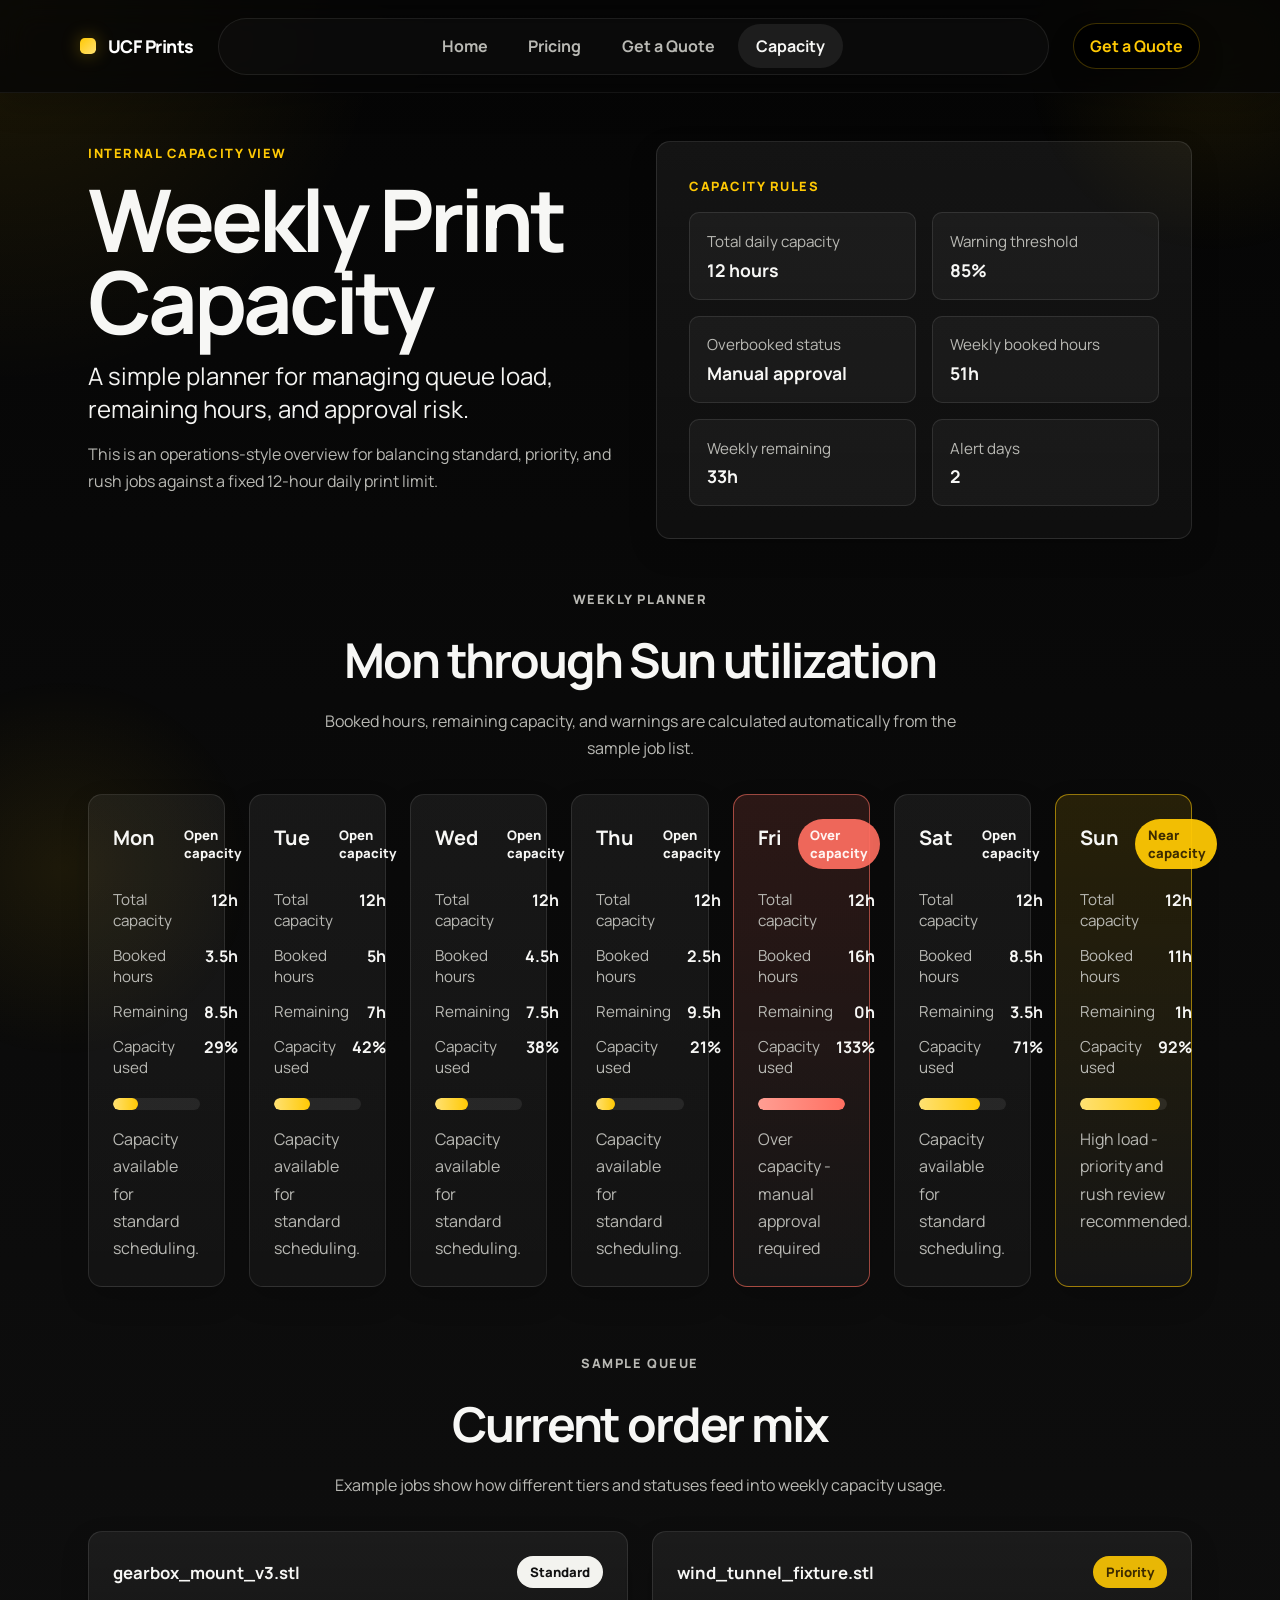
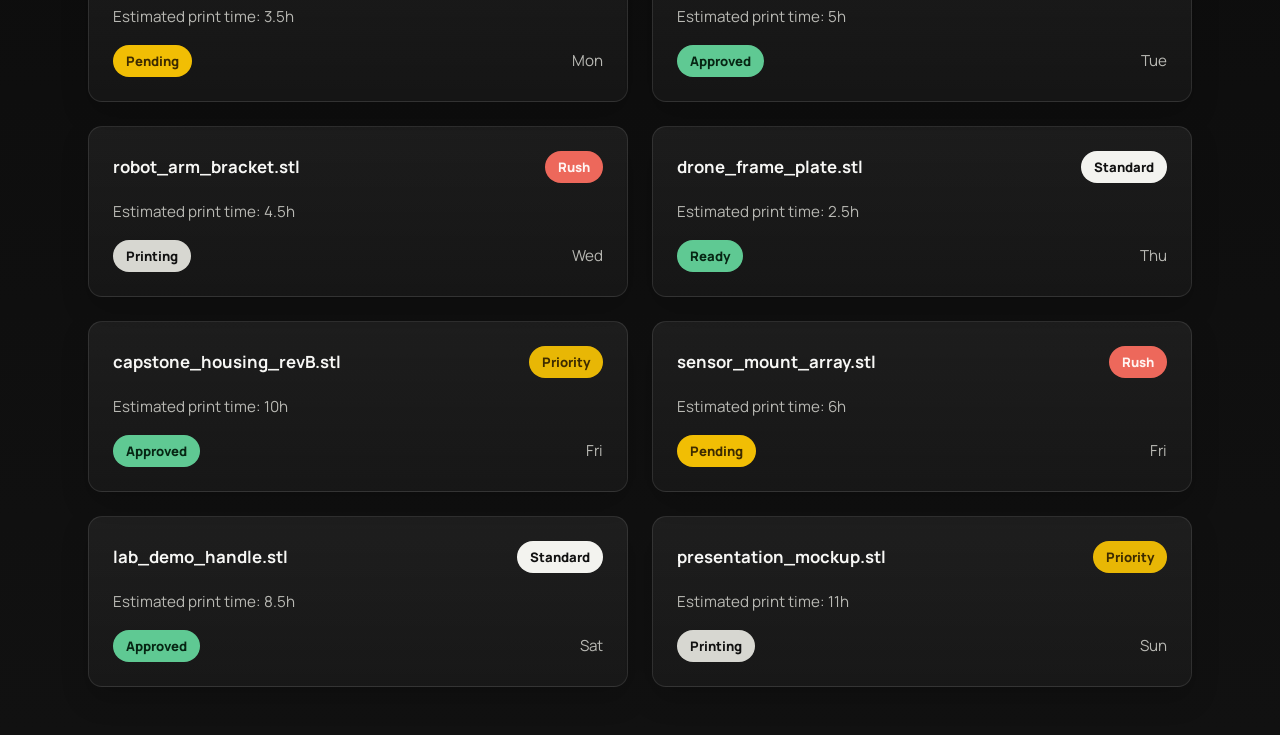
==== commit 96d67067: "Update capacity.html" ====
--- a/capacity.html
+++ b/capacity.html
@@ -24,9 +24,10 @@
         <nav class="nav">
           <a class="nav-link" href="index.html">Home</a>
           <a class="nav-link" href="pricing.html">Pricing</a>
+          <a class="nav-link nav-link-highlight" href="quote.html">Get a Quote</a>
           <a class="nav-link active" href="capacity.html">Capacity</a>
         </nav>
-        <a class="button button-primary button-small" href="quote.html">Request a Print Quote</a>
+        <a class="button button-primary button-small" href="quote.html#pricing-calculator">Get a Quote</a>
       </div>
     </header>
 
--- a/styles.css
+++ b/styles.css
@@ -382,6 +382,48 @@
   line-height: 1.7;
 }
 
+.quote-details-card {
+  margin-bottom: var(--space-5);
+}
+
+.quote-details-head {
+  display: flex;
+  align-items: center;
+  justify-content: space-between;
+  gap: 1rem;
+  margin-bottom: 1.25rem;
+}
+
+.quote-details-head h3 {
+  margin: 0.5rem 0 0;
+  font-size: 1.35rem;
+}
+
+.quote-details-grid {
+  display: grid;
+  grid-template-columns: repeat(3, minmax(0, 1fr));
+  gap: var(--space-3);
+  margin-bottom: 1rem;
+}
+
+.quote-details-grid div {
+  padding: 1rem;
+  border-radius: var(--radius-sm);
+  border: 1px solid var(--line);
+  background: rgba(255, 255, 255, 0.04);
+}
+
+.quote-details-grid span {
+  display: block;
+  color: var(--text-muted);
+  font-size: 0.95rem;
+  margin-bottom: 0.35rem;
+}
+
+.quote-details-grid strong {
+  color: var(--panel-strong);
+}
+
 .calculator-formula h3 {
   margin: 0 0 0.85rem;
   font-size: 1.2rem;
@@ -399,6 +441,74 @@
   background: rgba(255, 201, 4, 0.08);
   color: var(--gray-100);
   line-height: 1.7;
+}
+
+.comparison-table-wrap,
+.comparison-value-card {
+  padding: var(--space-4);
+}
+
+.comparison-table {
+  width: 100%;
+  border-collapse: collapse;
+  overflow: hidden;
+  border-radius: var(--radius-md);
+}
+
+.comparison-table th,
+.comparison-table td {
+  padding: 1rem;
+  text-align: left;
+  vertical-align: top;
+  border-bottom: 1px solid var(--line);
+}
+
+.comparison-table th {
+  color: var(--panel-strong);
+  font-size: 0.92rem;
+  background: rgba(255, 255, 255, 0.04);
+}
+
+.comparison-table tbody tr:last-child td {
+  border-bottom: 0;
+}
+
+.comparison-table tbody tr:nth-child(even) td {
+  background: rgba(255, 255, 255, 0.02);
+}
+
+.comparison-table .ucf-column {
+  background: rgba(255, 201, 4, 0.08);
+}
+
+.comparison-disclaimer {
+  margin-top: var(--space-4);
+  padding: 1rem 1.1rem;
+  border-radius: var(--radius-sm);
+  border: 1px solid rgba(255, 255, 255, 0.1);
+  background: rgba(255, 255, 255, 0.035);
+  color: var(--text-muted);
+  line-height: 1.7;
+}
+
+.comparison-value-card {
+  margin-top: var(--space-5);
+}
+
+.comparison-value-card h3 {
+  margin: 0 0 var(--space-4);
+  font-size: 1.35rem;
+}
+
+.faq-grid {
+  display: grid;
+  grid-template-columns: repeat(2, minmax(0, 1fr));
+  gap: var(--space-4);
+}
+
+.faq-card h3 {
+  margin: 0 0 0.75rem;
+  font-size: 1.15rem;
 }
 
 .calculator-control-head {
@@ -860,6 +970,14 @@
   .orders-grid {
     grid-template-columns: 1fr;
   }
+
+  .quote-details-grid {
+    grid-template-columns: repeat(2, minmax(0, 1fr));
+  }
+
+  .faq-grid {
+    grid-template-columns: 1fr;
+  }
 }
 
 @media (max-width: 720px) {
@@ -895,4 +1013,8 @@
   .hero-copy h1 {
     max-width: none;
   }
-}
+
+  .quote-details-grid {
+    grid-template-columns: 1fr;
+  }
+}
